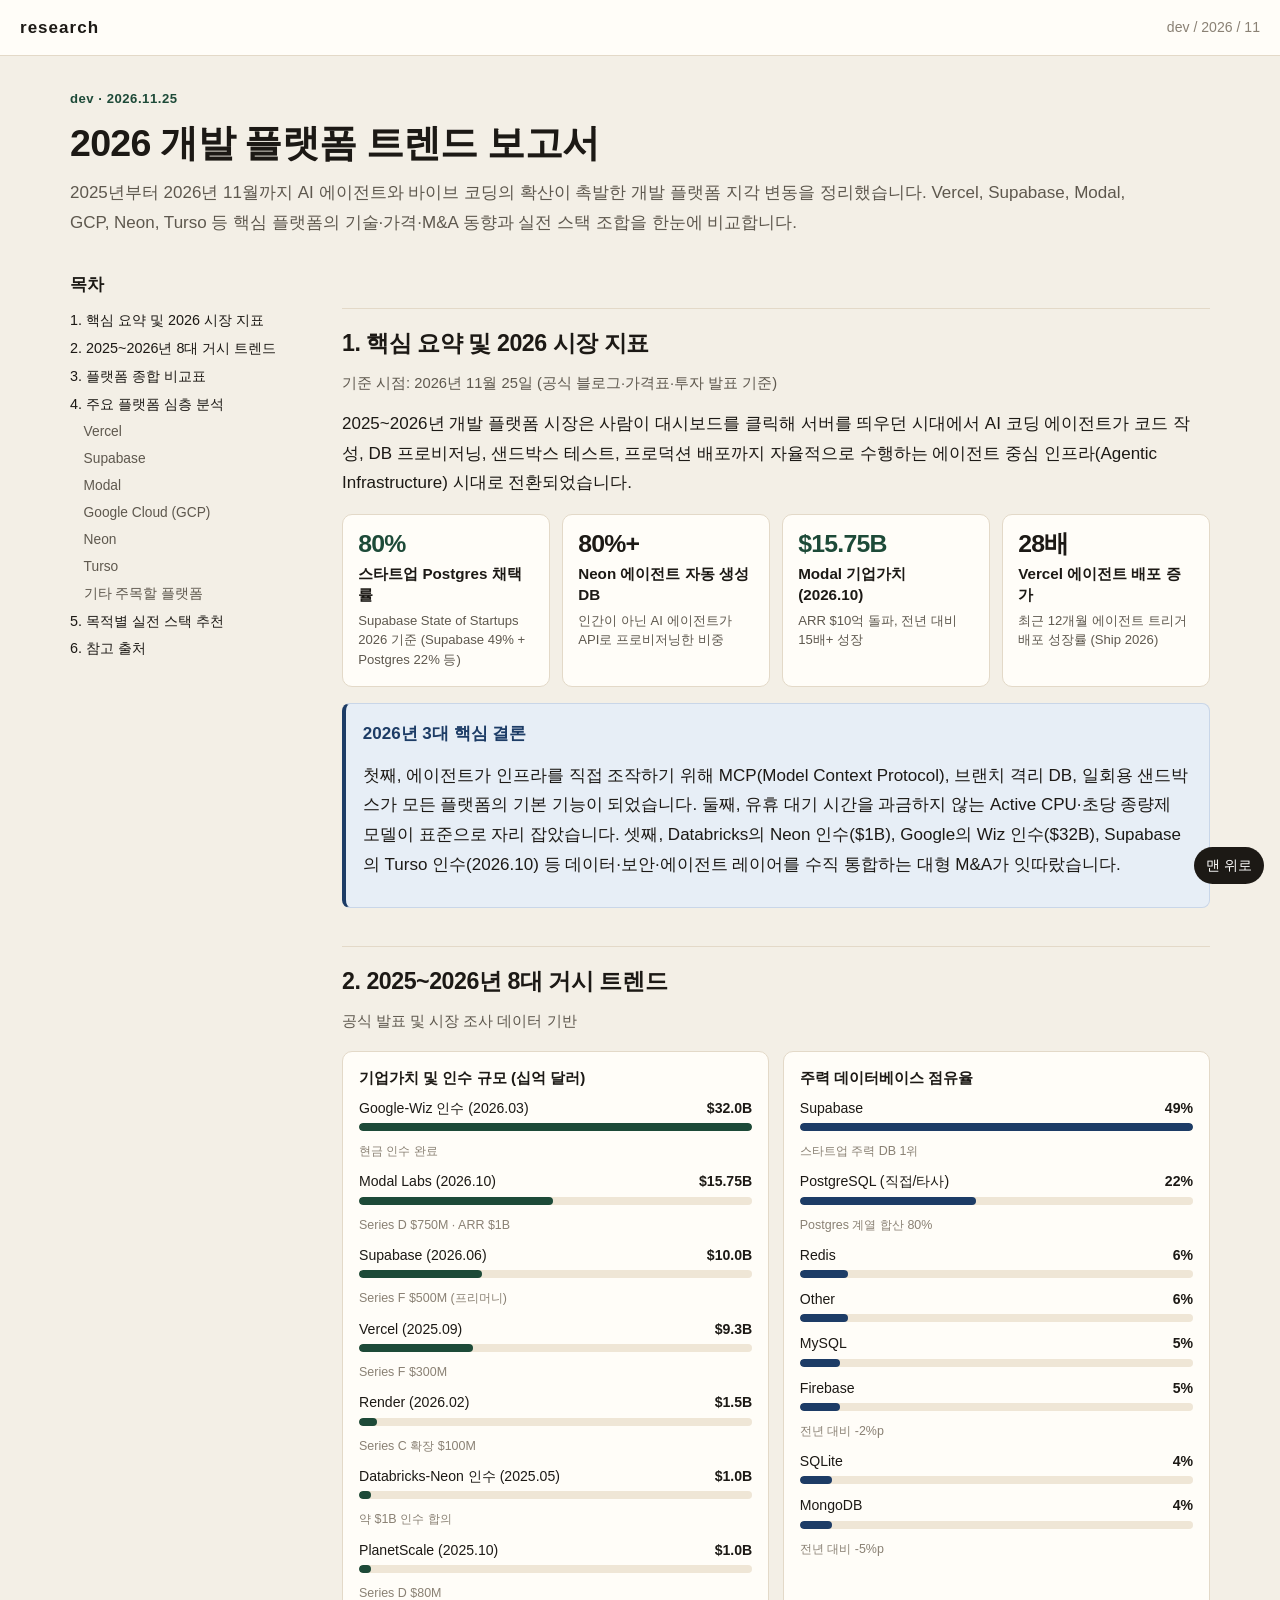
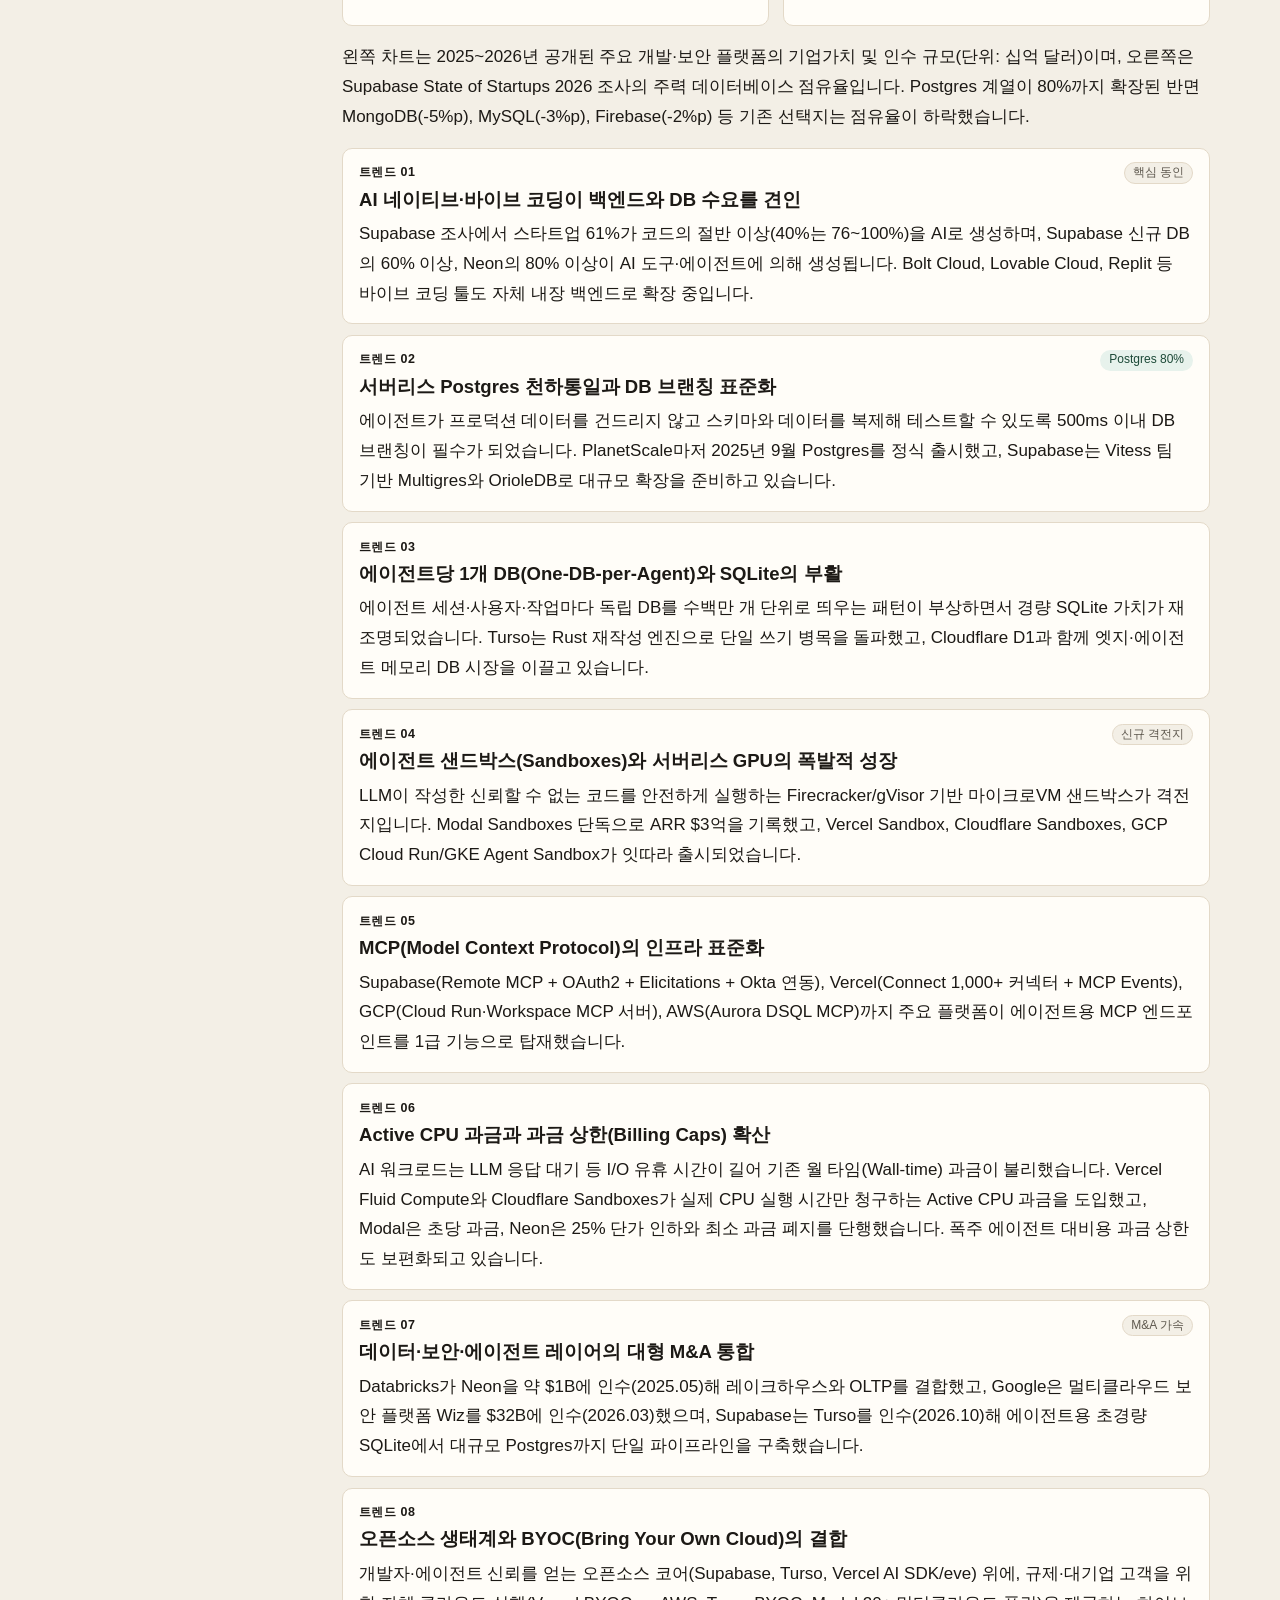
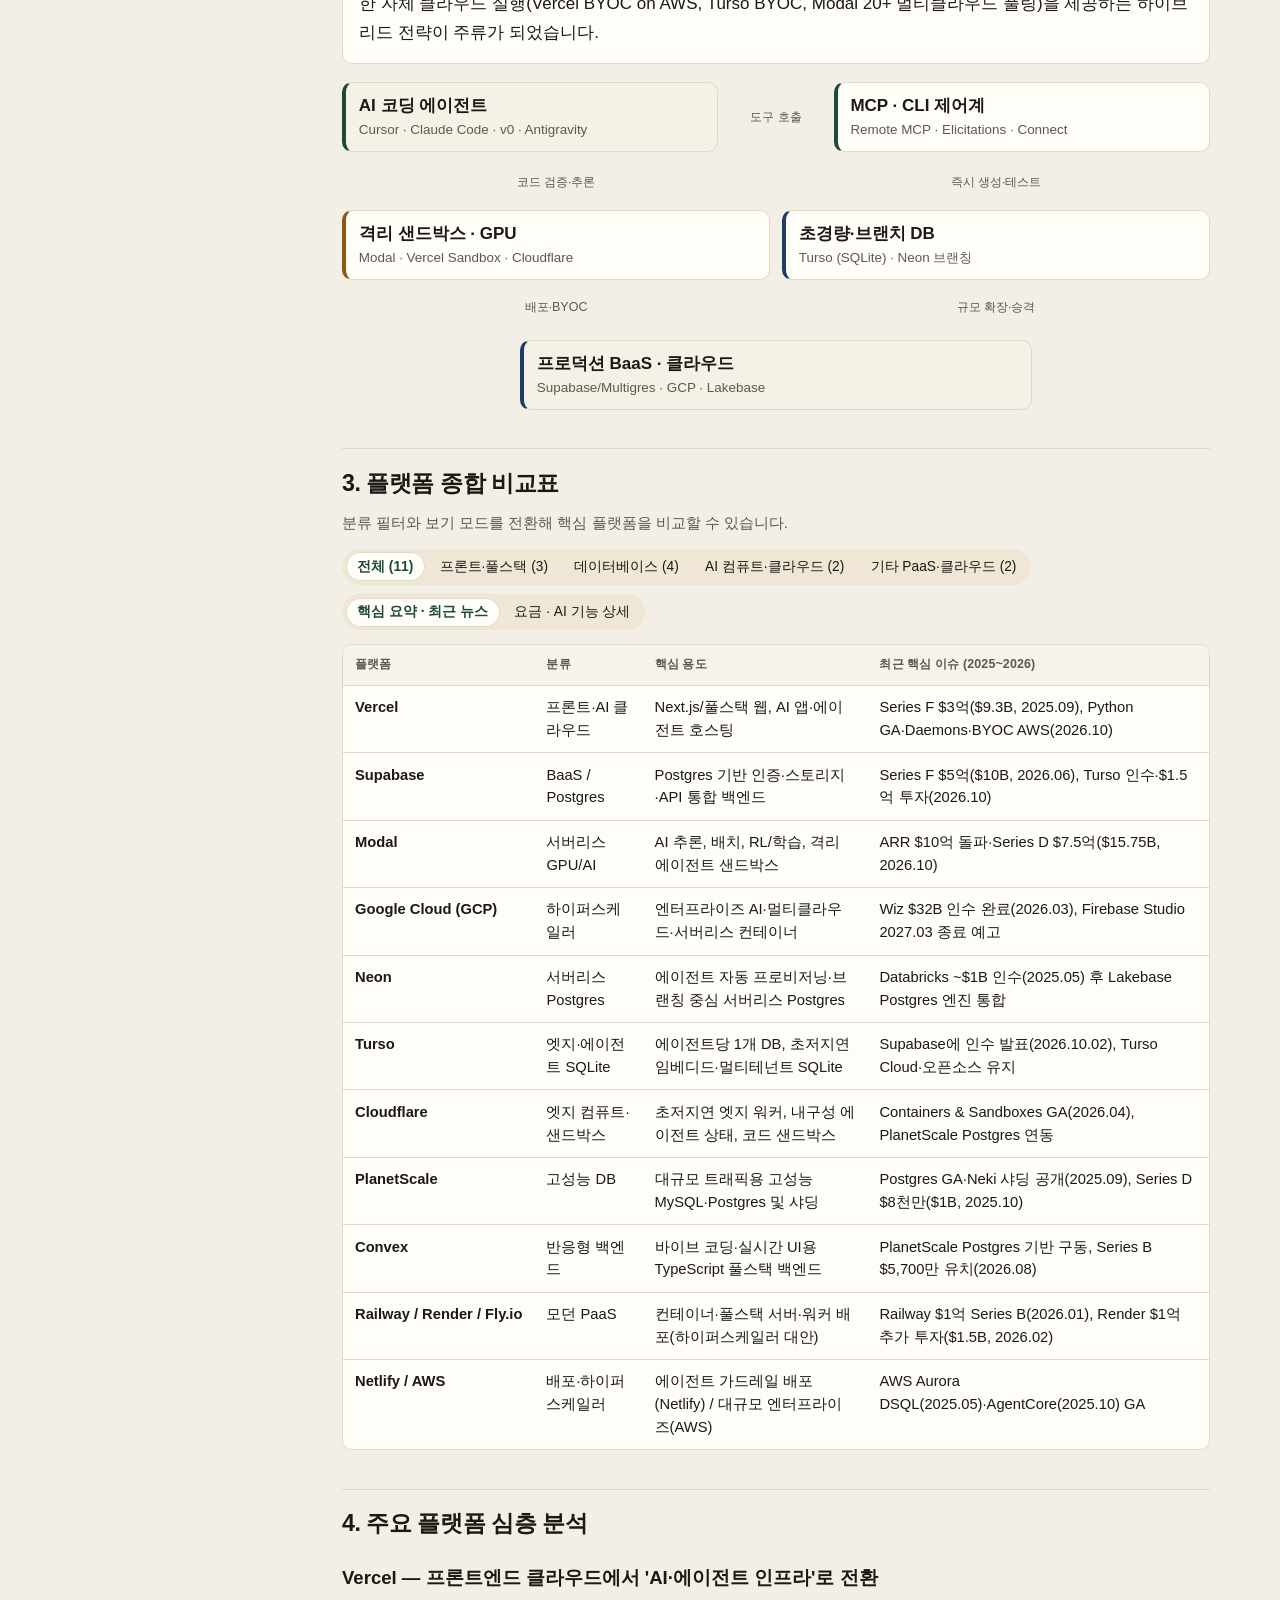
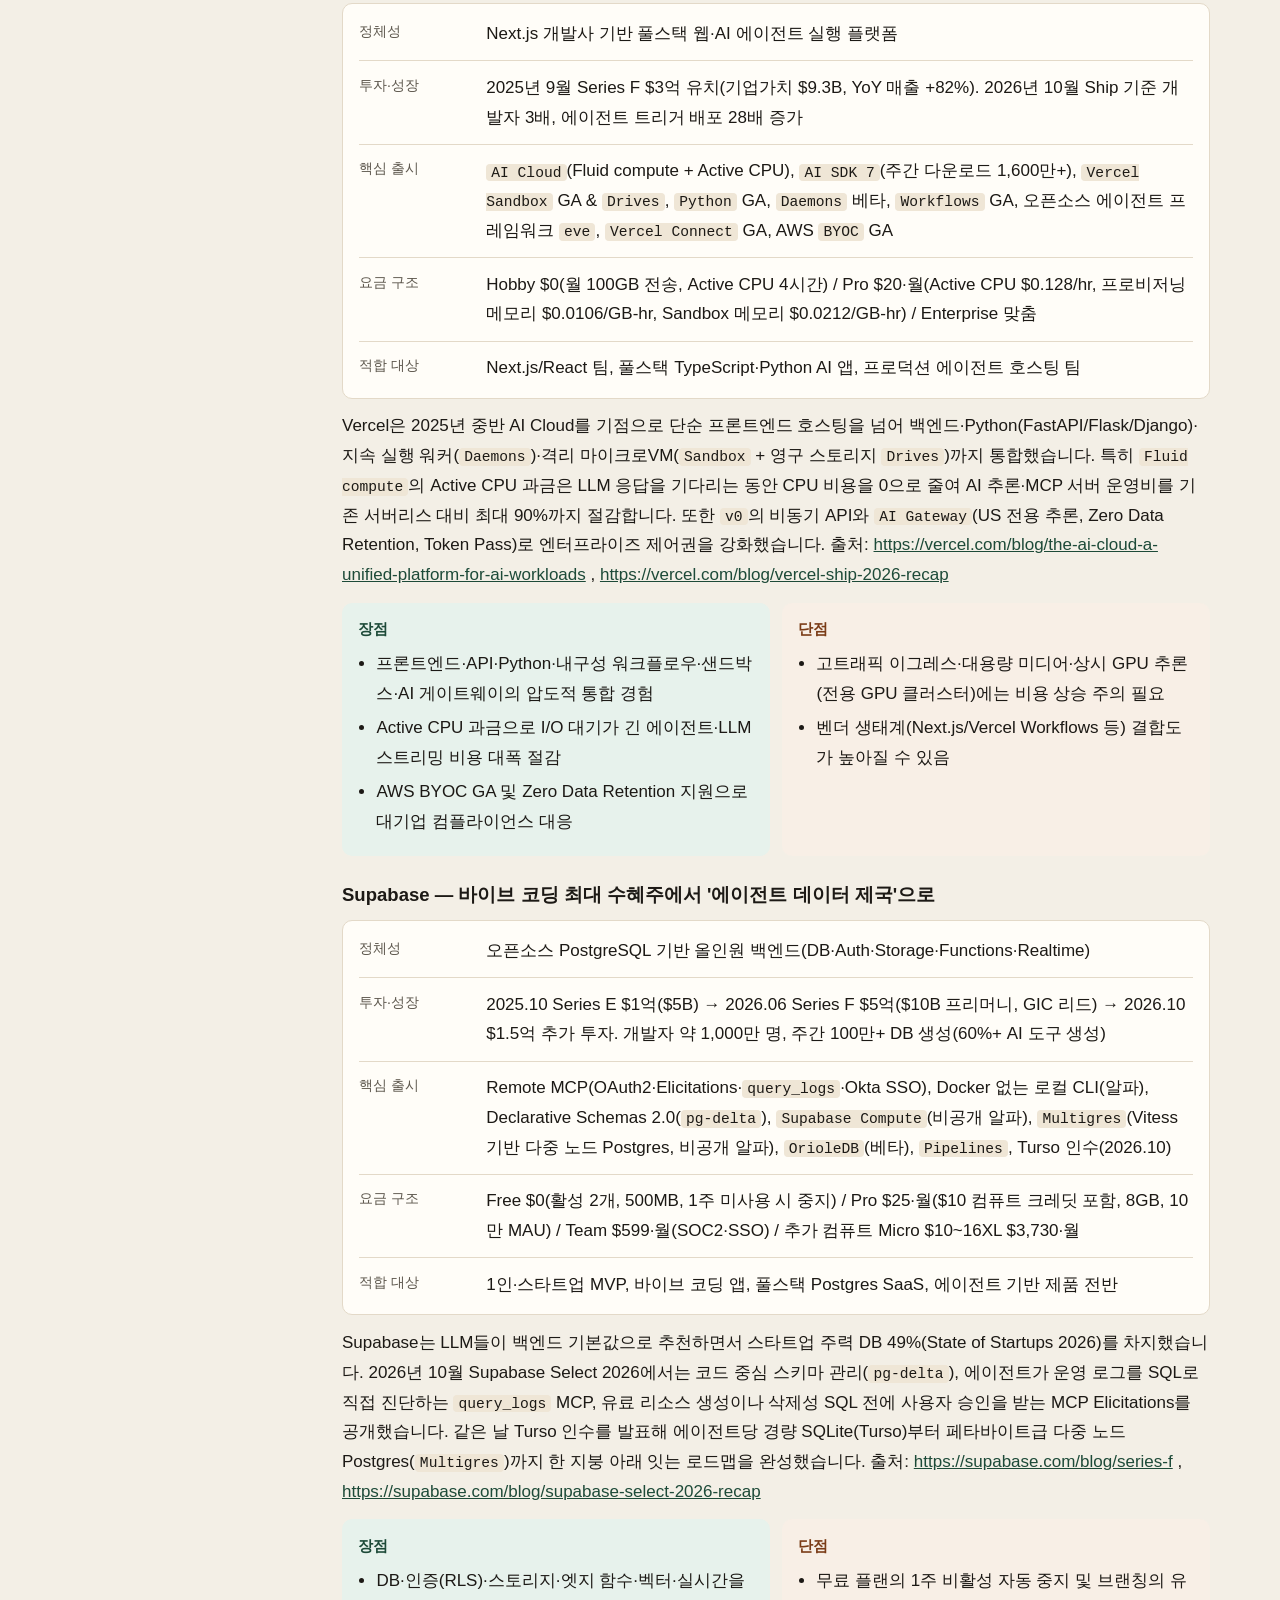
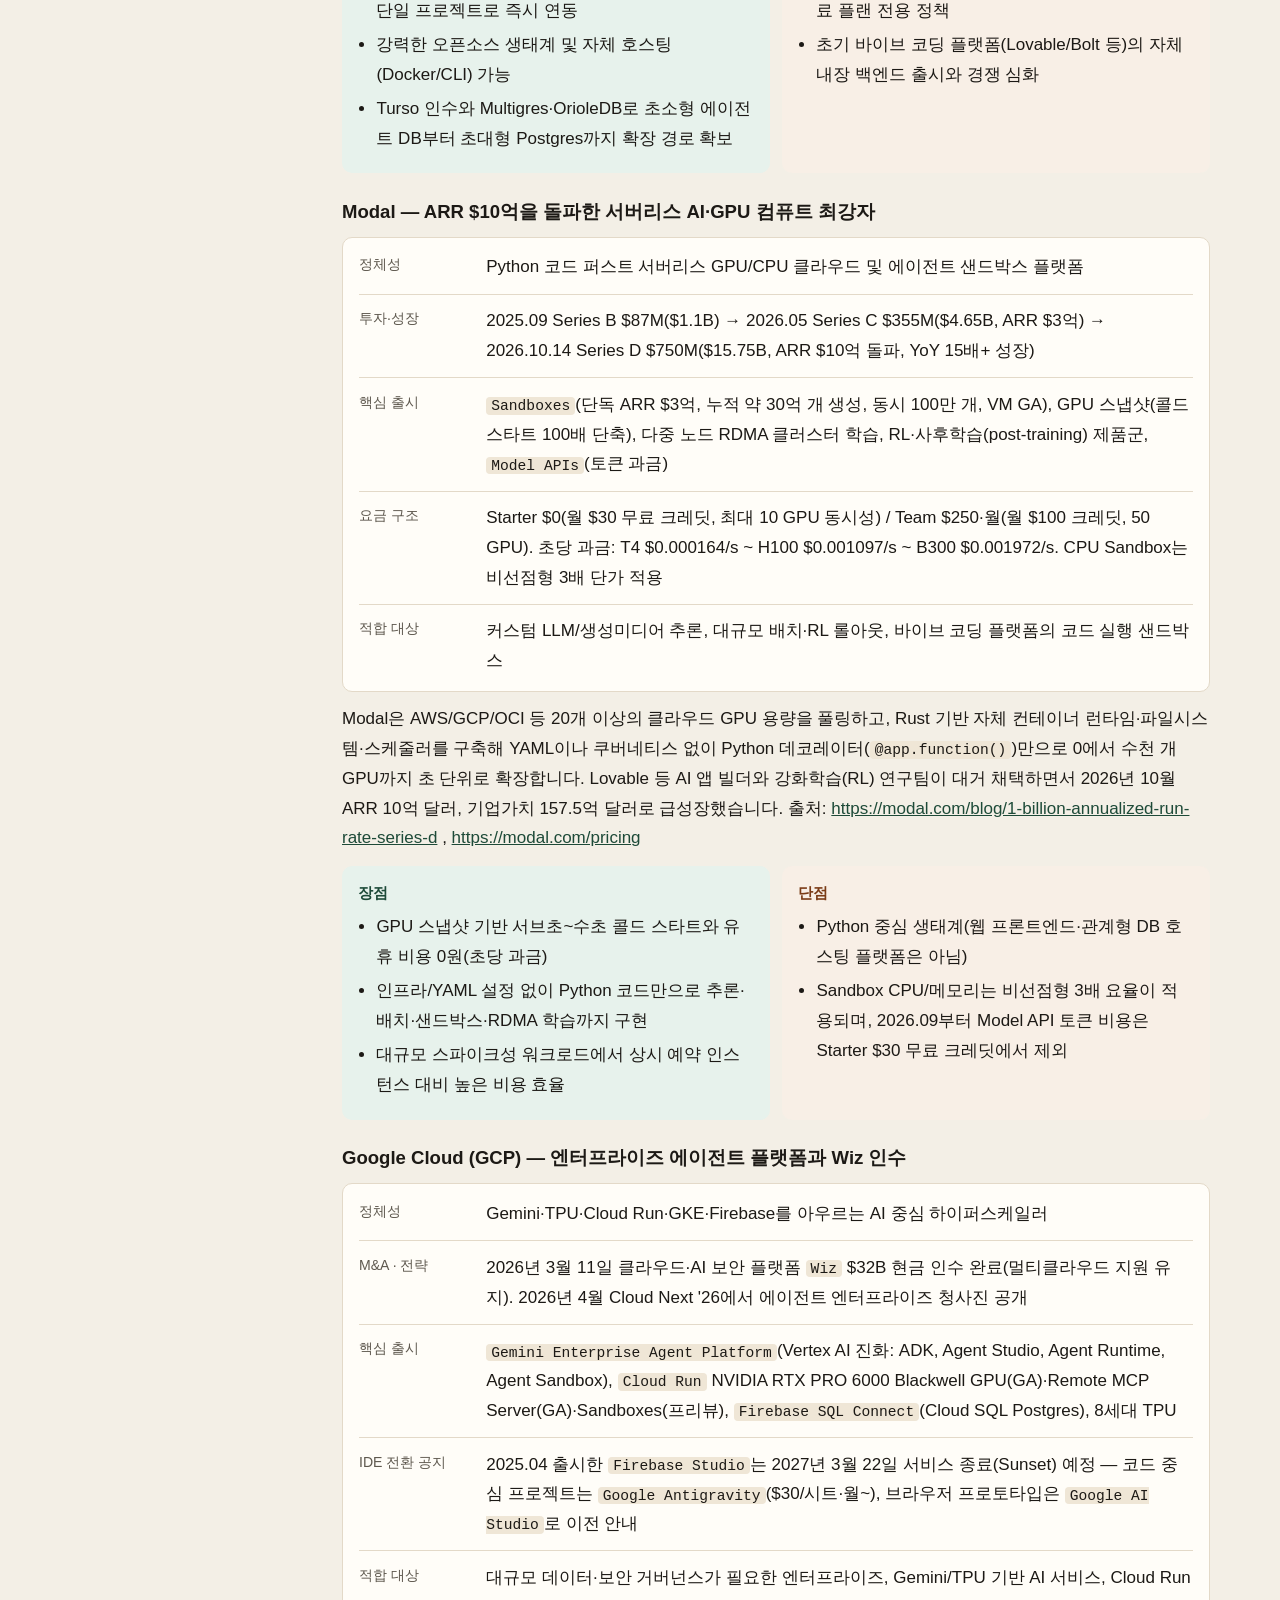
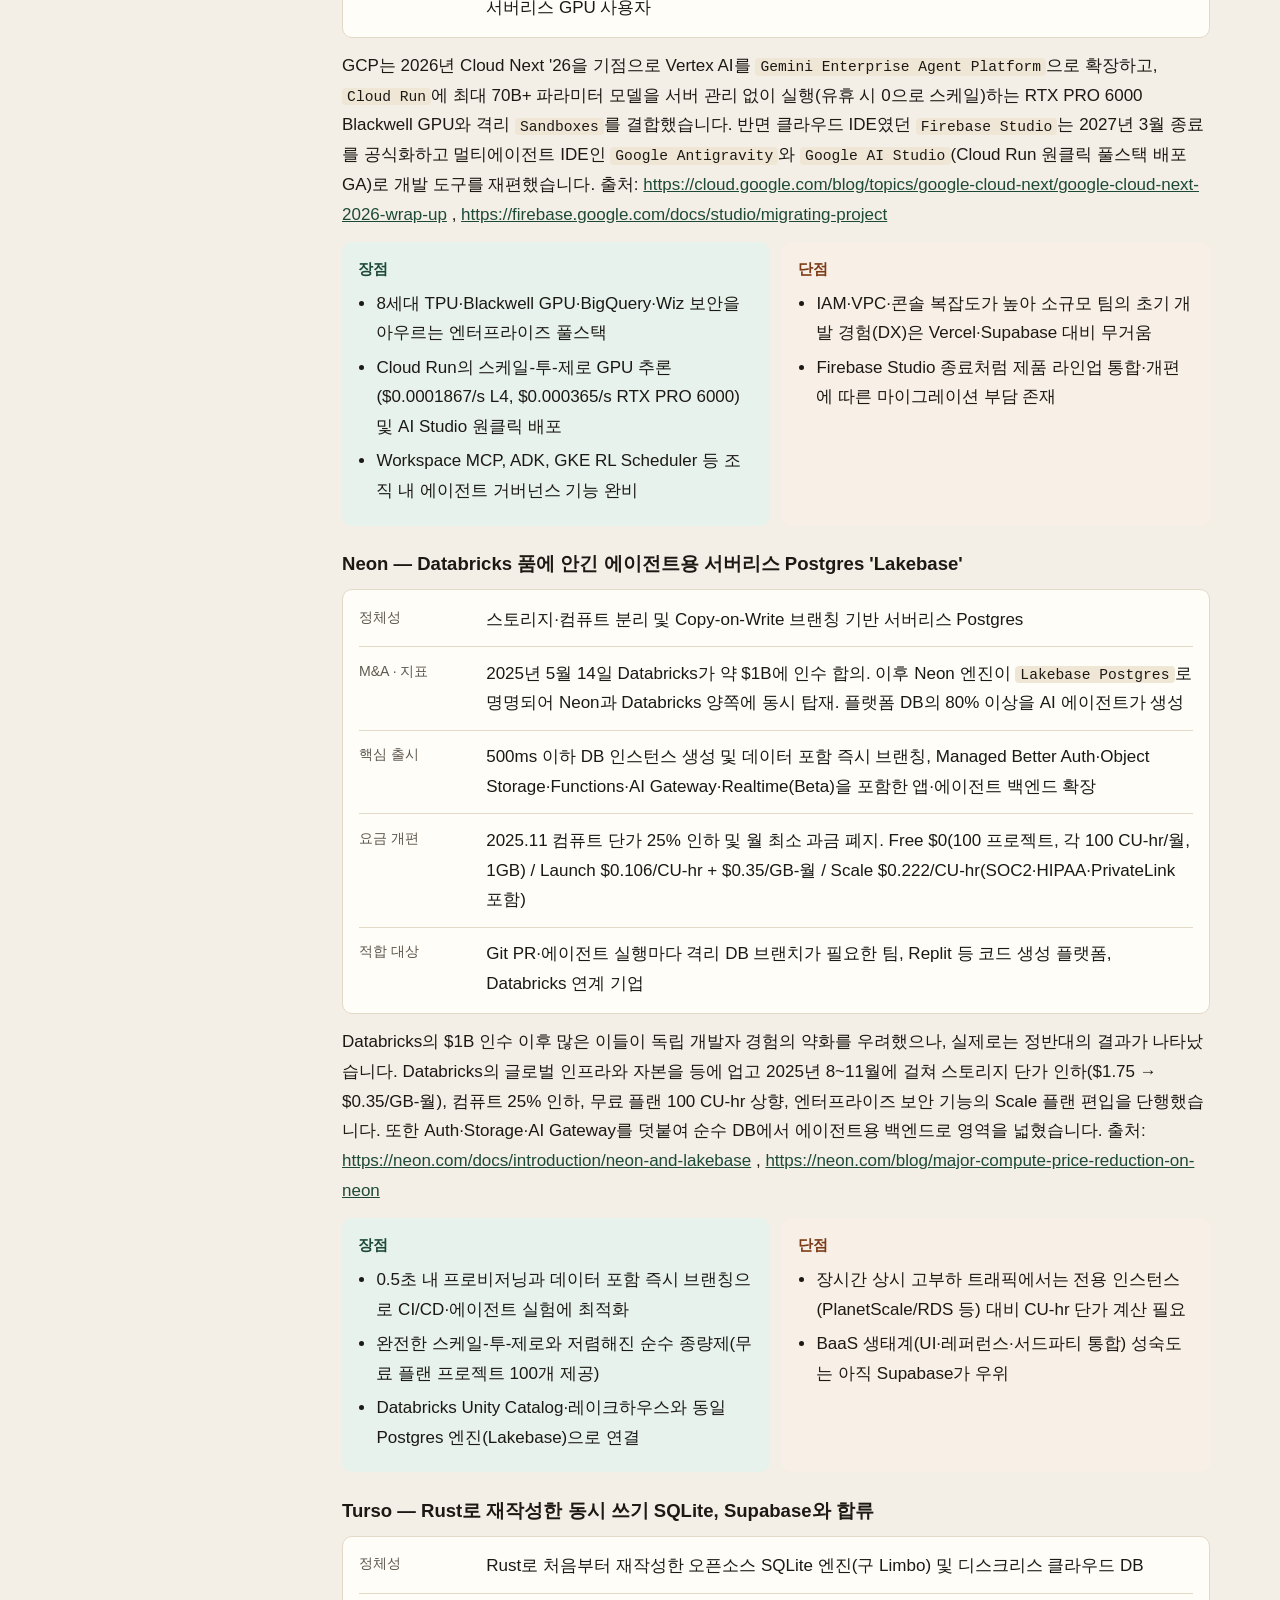
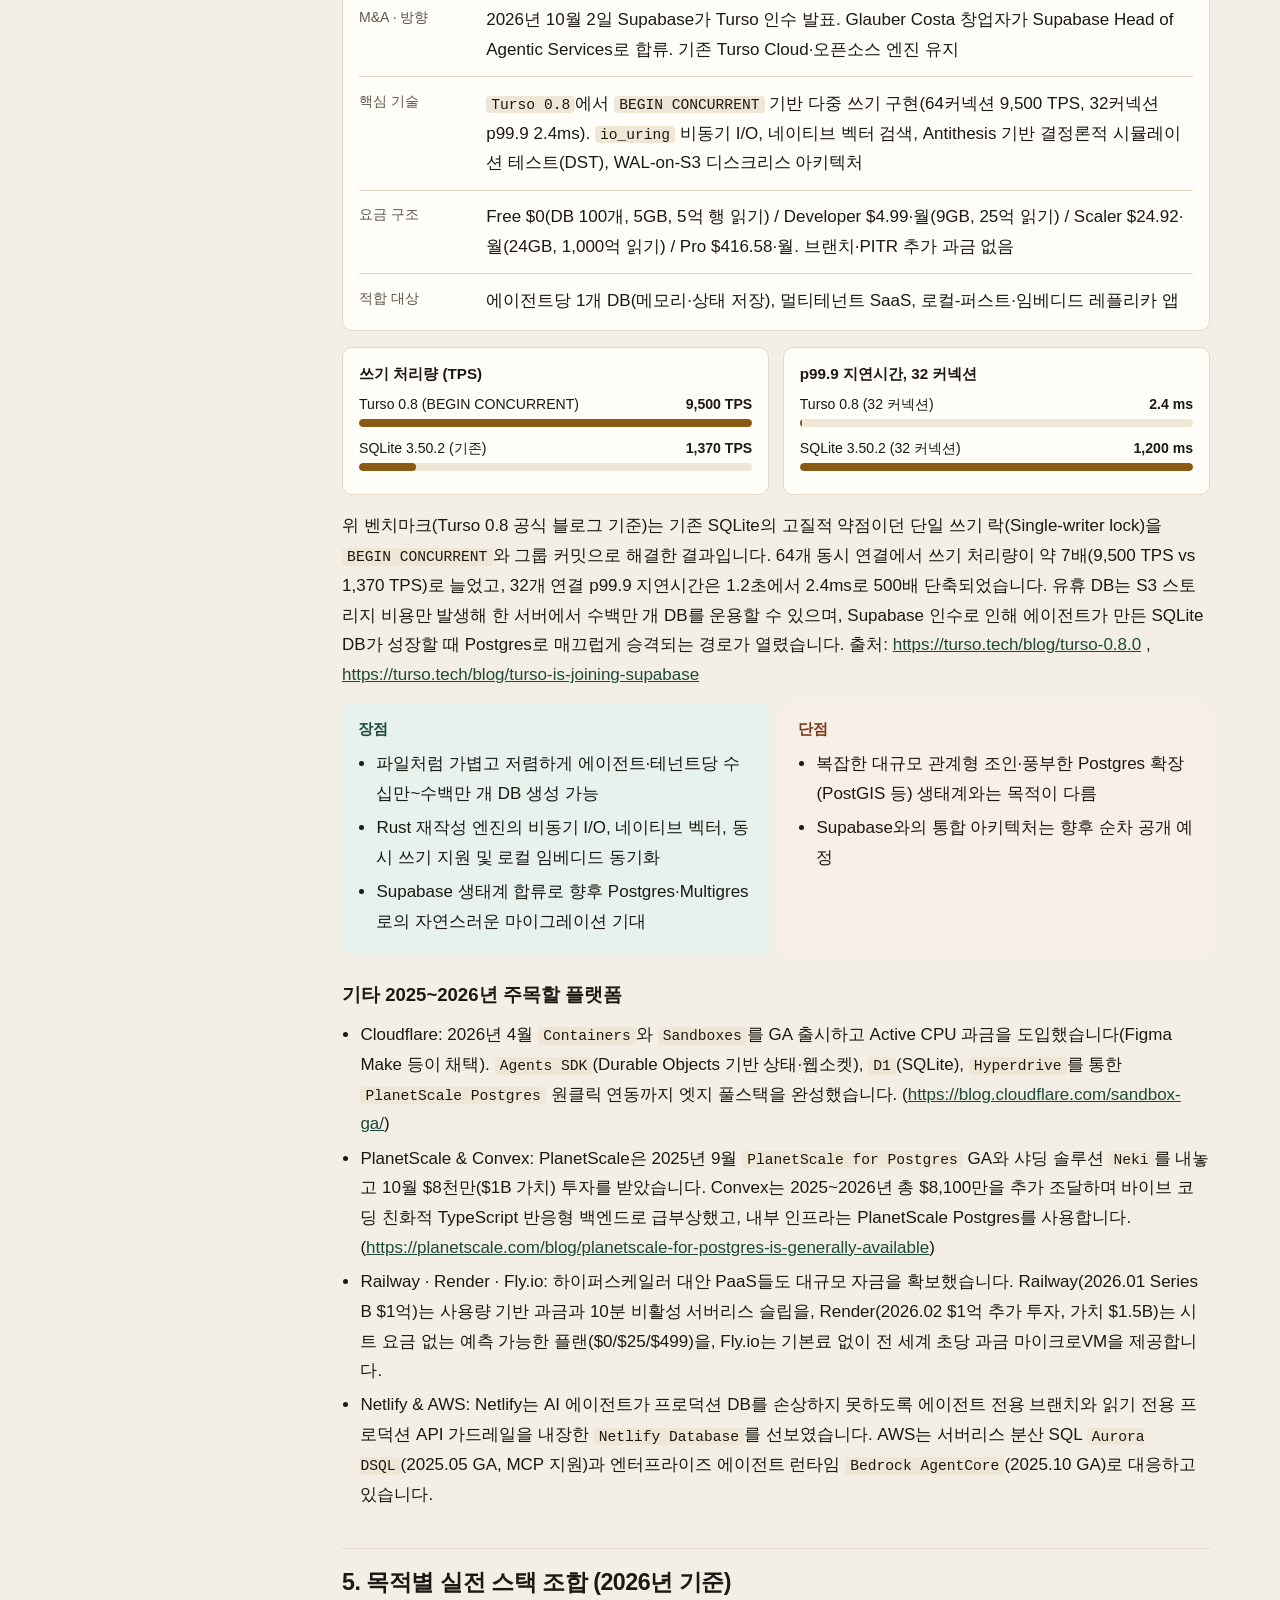
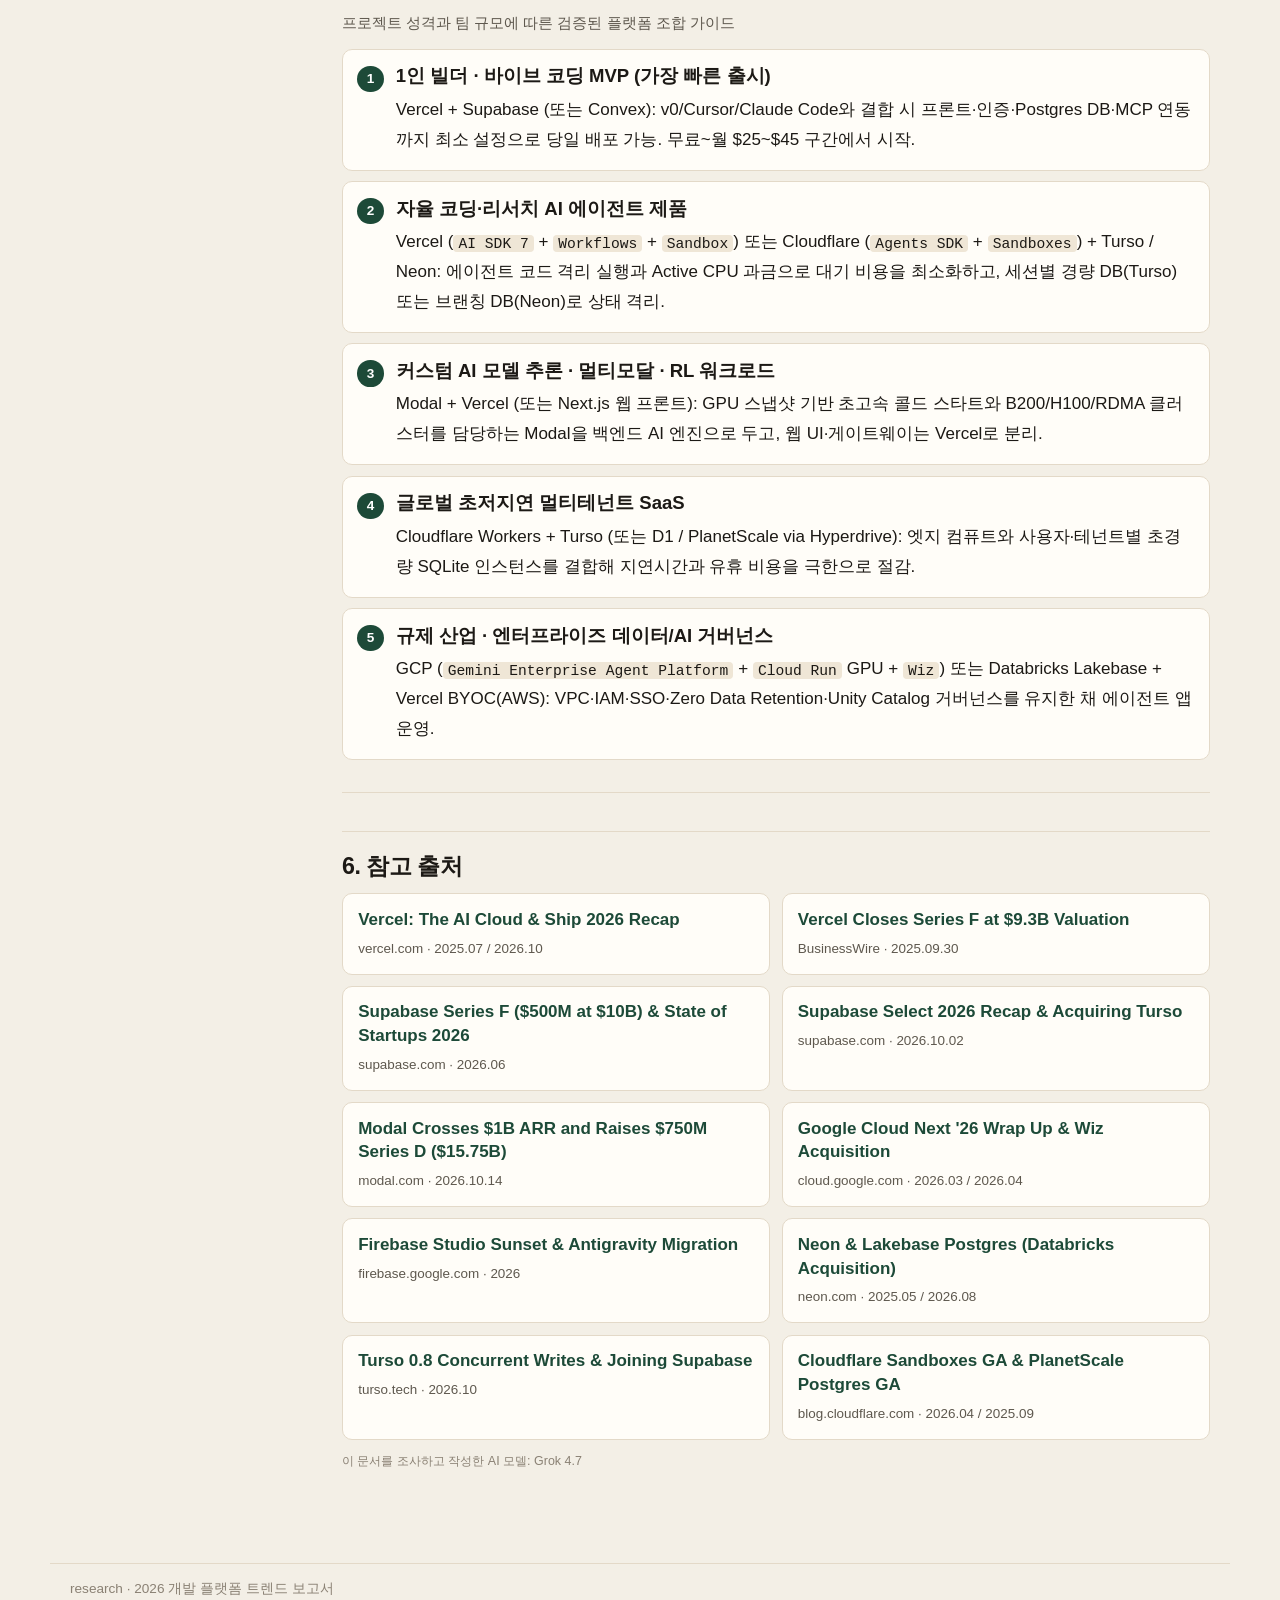
==== dev/2026/11/dev-platform-trends/index.html @ d50e0980 "Add a static research site and the 2026 platform trends report Publish Korean reports as category/ye" ====
<!DOCTYPE html>
<html lang="ko">
<head>
  <meta charset="utf-8">
  <meta name="viewport" content="width=device-width, initial-scale=1">
  <title>2026 개발 플랫폼 트렌드 보고서</title>
  <meta name="description" content="2025년부터 2026년 11월까지 AI 에이전트와 바이브 코딩의 확산이 촉발한 개발 플랫폼 지각 변동을 정리했습니다. Vercel, Supabase, Modal, GCP, Neon, Turso 등 핵심 플랫폼의 기술·가격·M&amp;A 동향과 실전 스택 조합을 한눈에 비교합니다.">
  <link rel="canonical" href="https://spacepro.github.io/research/dev/2026/11/dev-platform-trends/">
  <link rel="stylesheet" href="../../../../assets/site.css">
</head>
<body>
  <a class="skip" href="#overview">본문으로 건너뛰기</a>
  <header class="site-header">
    <a class="brand" href="../../../../">research</a>
    <span class="crumb">dev / 2026 / 11</span>
  </header>

  <header class="hero wrap" id="top">
    <p class="kicker">dev · 2026.11.25</p>
    <h1>2026 개발 플랫폼 트렌드 보고서</h1>
    <p class="lede">2025년부터 2026년 11월까지 AI 에이전트와 바이브 코딩의 확산이 촉발한 개발 플랫폼 지각 변동을 정리했습니다. Vercel, Supabase, Modal, GCP, Neon, Turso 등 핵심 플랫폼의 기술·가격·M&amp;A 동향과 실전 스택 조합을 한눈에 비교합니다.</p>
  </header>

  <div class="layout wrap">
    <nav class="toc" aria-label="목차">
      <p class="toc-title">목차</p>
      <ol>
        <li><a href="#overview">1. 핵심 요약 및 2026 시장 지표</a></li>
        <li><a href="#macro-trends">2. 2025~2026년 8대 거시 트렌드</a></li>
        <li><a href="#comparison">3. 플랫폼 종합 비교표</a></li>
        <li><a href="#deep-dives">4. 주요 플랫폼 심층 분석</a></li>
        <li class="depth"><a href="#vercel">Vercel</a></li>
        <li class="depth"><a href="#supabase">Supabase</a></li>
        <li class="depth"><a href="#modal">Modal</a></li>
        <li class="depth"><a href="#gcp">Google Cloud (GCP)</a></li>
        <li class="depth"><a href="#neon">Neon</a></li>
        <li class="depth"><a href="#turso">Turso</a></li>
        <li class="depth"><a href="#others">기타 주목할 플랫폼</a></li>
        <li><a href="#stacks">5. 목적별 실전 스택 추천</a></li>
        <li><a href="#sources">6. 참고 출처</a></li>
      </ol>
    </nav>

    <article class="report">
      <section id="overview">
        <h2>1. 핵심 요약 및 2026 시장 지표</h2>
        <p class="caption">기준 시점: 2026년 11월 25일 (공식 블로그·가격표·투자 발표 기준)</p>
        <p>2025~2026년 개발 플랫폼 시장은 사람이 대시보드를 클릭해 서버를 띄우던 시대에서 AI 코딩 에이전트가 코드 작성, DB 프로비저닝, 샌드박스 테스트, 프로덕션 배포까지 자율적으로 수행하는 에이전트 중심 인프라(Agentic Infrastructure) 시대로 전환되었습니다.</p>
        <div class="metrics">
          <article class="metric success">
            <span class="value">80%</span>
            <span class="label">스타트업 Postgres 채택률</span>
            <span class="detail">Supabase State of Startups 2026 기준 (Supabase 49% + Postgres 22% 등)</span>
          </article>
          <article class="metric">
            <span class="value">80%+</span>
            <span class="label">Neon 에이전트 자동 생성 DB</span>
            <span class="detail">인간이 아닌 AI 에이전트가 API로 프로비저닝한 비중</span>
          </article>
          <article class="metric success">
            <span class="value">$15.75B</span>
            <span class="label">Modal 기업가치 (2026.10)</span>
            <span class="detail">ARR $10억 돌파, 전년 대비 15배+ 성장</span>
          </article>
          <article class="metric">
            <span class="value">28배</span>
            <span class="label">Vercel 에이전트 배포 증가</span>
            <span class="detail">최근 12개월 에이전트 트리거 배포 성장률 (Ship 2026)</span>
          </article>
        </div>
        <aside class="callout">
          <strong>2026년 3대 핵심 결론</strong>
          <p>첫째, 에이전트가 인프라를 직접 조작하기 위해 MCP(Model Context Protocol), 브랜치 격리 DB, 일회용 샌드박스가 모든 플랫폼의 기본 기능이 되었습니다. 둘째, 유휴 대기 시간을 과금하지 않는 Active CPU·초당 종량제 모델이 표준으로 자리 잡았습니다. 셋째, Databricks의 Neon 인수($1B), Google의 Wiz 인수($32B), Supabase의 Turso 인수(2026.10) 등 데이터·보안·에이전트 레이어를 수직 통합하는 대형 M&amp;A가 잇따랐습니다.</p>
        </aside>
      </section>

      <section id="macro-trends">
        <h2>2. 2025~2026년 8대 거시 트렌드</h2>
        <p class="caption">공식 발표 및 시장 조사 데이터 기반</p>
        <div class="chart-grid">
          <figure class="chart">
            <figcaption>기업가치 및 인수 규모 (십억 달러)</figcaption>
            <ul class="bars">
              <li>
                <div class="bar-head"><span>Google-Wiz 인수 (2026.03)</span><strong>$32.0B</strong></div>
                <div class="bar-track"><div class="bar-fill" style="width:100%"></div></div>
                <p class="bar-meta">현금 인수 완료</p>
              </li>
              <li>
                <div class="bar-head"><span>Modal Labs (2026.10)</span><strong>$15.75B</strong></div>
                <div class="bar-track"><div class="bar-fill" style="width:49.21875%"></div></div>
                <p class="bar-meta">Series D $750M · ARR $1B</p>
              </li>
              <li>
                <div class="bar-head"><span>Supabase (2026.06)</span><strong>$10.0B</strong></div>
                <div class="bar-track"><div class="bar-fill" style="width:31.25%"></div></div>
                <p class="bar-meta">Series F $500M (프리머니)</p>
              </li>
              <li>
                <div class="bar-head"><span>Vercel (2025.09)</span><strong>$9.3B</strong></div>
                <div class="bar-track"><div class="bar-fill" style="width:29.0625%"></div></div>
                <p class="bar-meta">Series F $300M</p>
              </li>
              <li>
                <div class="bar-head"><span>Render (2026.02)</span><strong>$1.5B</strong></div>
                <div class="bar-track"><div class="bar-fill" style="width:4.6875%"></div></div>
                <p class="bar-meta">Series C 확장 $100M</p>
              </li>
              <li>
                <div class="bar-head"><span>Databricks-Neon 인수 (2025.05)</span><strong>$1.0B</strong></div>
                <div class="bar-track"><div class="bar-fill" style="width:3.125%"></div></div>
                <p class="bar-meta">약 $1B 인수 합의</p>
              </li>
              <li>
                <div class="bar-head"><span>PlanetScale (2025.10)</span><strong>$1.0B</strong></div>
                <div class="bar-track"><div class="bar-fill" style="width:3.125%"></div></div>
                <p class="bar-meta">Series D $80M</p>
              </li>
            </ul>
          </figure>
          <figure class="chart alt">
            <figcaption>주력 데이터베이스 점유율</figcaption>
            <ul class="bars">
              <li>
                <div class="bar-head"><span>Supabase</span><strong>49%</strong></div>
                <div class="bar-track"><div class="bar-fill" style="width:100%"></div></div>
                <p class="bar-meta">스타트업 주력 DB 1위</p>
              </li>
              <li>
                <div class="bar-head"><span>PostgreSQL (직접/타사)</span><strong>22%</strong></div>
                <div class="bar-track"><div class="bar-fill" style="width:44.897959%"></div></div>
                <p class="bar-meta">Postgres 계열 합산 80%</p>
              </li>
              <li>
                <div class="bar-head"><span>Redis</span><strong>6%</strong></div>
                <div class="bar-track"><div class="bar-fill" style="width:12.244898%"></div></div>
              </li>
              <li>
                <div class="bar-head"><span>Other</span><strong>6%</strong></div>
                <div class="bar-track"><div class="bar-fill" style="width:12.244898%"></div></div>
              </li>
              <li>
                <div class="bar-head"><span>MySQL</span><strong>5%</strong></div>
                <div class="bar-track"><div class="bar-fill" style="width:10.204082%"></div></div>
              </li>
              <li>
                <div class="bar-head"><span>Firebase</span><strong>5%</strong></div>
                <div class="bar-track"><div class="bar-fill" style="width:10.204082%"></div></div>
                <p class="bar-meta">전년 대비 -2%p</p>
              </li>
              <li>
                <div class="bar-head"><span>SQLite</span><strong>4%</strong></div>
                <div class="bar-track"><div class="bar-fill" style="width:8.163265%"></div></div>
              </li>
              <li>
                <div class="bar-head"><span>MongoDB</span><strong>4%</strong></div>
                <div class="bar-track"><div class="bar-fill" style="width:8.163265%"></div></div>
                <p class="bar-meta">전년 대비 -5%p</p>
              </li>
            </ul>
          </figure>
        </div>
        <p>왼쪽 차트는 2025~2026년 공개된 주요 개발·보안 플랫폼의 기업가치 및 인수 규모(단위: 십억 달러)이며, 오른쪽은 Supabase State of Startups 2026 조사의 주력 데이터베이스 점유율입니다. Postgres 계열이 80%까지 확장된 반면 MongoDB(-5%p), MySQL(-3%p), Firebase(-2%p) 등 기존 선택지는 점유율이 하락했습니다.</p>

        <div class="trends">
          <article class="trend">
            <div class="trend-top">
              <p class="lead">트렌드 01</p>
              <span class="pill">핵심 동인</span>
            </div>
            <h3>AI 네이티브·바이브 코딩이 백엔드와 DB 수요를 견인</h3>
            <p>Supabase 조사에서 스타트업 61%가 코드의 절반 이상(40%는 76~100%)을 AI로 생성하며, Supabase 신규 DB의 60% 이상, Neon의 80% 이상이 AI 도구·에이전트에 의해 생성됩니다. Bolt Cloud, Lovable Cloud, Replit 등 바이브 코딩 툴도 자체 내장 백엔드로 확장 중입니다.</p>
          </article>
          <article class="trend">
            <div class="trend-top">
              <p class="lead">트렌드 02</p>
              <span class="pill success">Postgres 80%</span>
            </div>
            <h3>서버리스 Postgres 천하통일과 DB 브랜칭 표준화</h3>
            <p>에이전트가 프로덕션 데이터를 건드리지 않고 스키마와 데이터를 복제해 테스트할 수 있도록 500ms 이내 DB 브랜칭이 필수가 되었습니다. PlanetScale마저 2025년 9월 Postgres를 정식 출시했고, Supabase는 Vitess 팀 기반 Multigres와 OrioleDB로 대규모 확장을 준비하고 있습니다.</p>
          </article>
          <article class="trend">
            <p class="lead">트렌드 03</p>
            <h3>에이전트당 1개 DB(One-DB-per-Agent)와 SQLite의 부활</h3>
            <p>에이전트 세션·사용자·작업마다 독립 DB를 수백만 개 단위로 띄우는 패턴이 부상하면서 경량 SQLite 가치가 재조명되었습니다. Turso는 Rust 재작성 엔진으로 단일 쓰기 병목을 돌파했고, Cloudflare D1과 함께 엣지·에이전트 메모리 DB 시장을 이끌고 있습니다.</p>
          </article>
          <article class="trend">
            <div class="trend-top">
              <p class="lead">트렌드 04</p>
              <span class="pill">신규 격전지</span>
            </div>
            <h3>에이전트 샌드박스(Sandboxes)와 서버리스 GPU의 폭발적 성장</h3>
            <p>LLM이 작성한 신뢰할 수 없는 코드를 안전하게 실행하는 Firecracker/gVisor 기반 마이크로VM 샌드박스가 격전지입니다. Modal Sandboxes 단독으로 ARR $3억을 기록했고, Vercel Sandbox, Cloudflare Sandboxes, GCP Cloud Run/GKE Agent Sandbox가 잇따라 출시되었습니다.</p>
          </article>
          <article class="trend">
            <p class="lead">트렌드 05</p>
            <h3>MCP(Model Context Protocol)의 인프라 표준화</h3>
            <p>Supabase(Remote MCP + OAuth2 + Elicitations + Okta 연동), Vercel(Connect 1,000+ 커넥터 + MCP Events), GCP(Cloud Run·Workspace MCP 서버), AWS(Aurora DSQL MCP)까지 주요 플랫폼이 에이전트용 MCP 엔드포인트를 1급 기능으로 탑재했습니다.</p>
          </article>
          <article class="trend">
            <p class="lead">트렌드 06</p>
            <h3>Active CPU 과금과 과금 상한(Billing Caps) 확산</h3>
            <p>AI 워크로드는 LLM 응답 대기 등 I/O 유휴 시간이 길어 기존 월 타임(Wall-time) 과금이 불리했습니다. Vercel Fluid Compute와 Cloudflare Sandboxes가 실제 CPU 실행 시간만 청구하는 Active CPU 과금을 도입했고, Modal은 초당 과금, Neon은 25% 단가 인하와 최소 과금 폐지를 단행했습니다. 폭주 에이전트 대비용 과금 상한도 보편화되고 있습니다.</p>
          </article>
          <article class="trend">
            <div class="trend-top">
              <p class="lead">트렌드 07</p>
              <span class="pill">M&amp;A 가속</span>
            </div>
            <h3>데이터·보안·에이전트 레이어의 대형 M&amp;A 통합</h3>
            <p>Databricks가 Neon을 약 $1B에 인수(2025.05)해 레이크하우스와 OLTP를 결합했고, Google은 멀티클라우드 보안 플랫폼 Wiz를 $32B에 인수(2026.03)했으며, Supabase는 Turso를 인수(2026.10)해 에이전트용 초경량 SQLite에서 대규모 Postgres까지 단일 파이프라인을 구축했습니다.</p>
          </article>
          <article class="trend">
            <p class="lead">트렌드 08</p>
            <h3>오픈소스 생태계와 BYOC(Bring Your Own Cloud)의 결합</h3>
            <p>개발자·에이전트 신뢰를 얻는 오픈소스 코어(Supabase, Turso, Vercel AI SDK/eve) 위에, 규제·대기업 고객을 위한 자체 클라우드 실행(Vercel BYOC on AWS, Turso BYOC, Modal 20+ 멀티클라우드 풀링)을 제공하는 하이브리드 전략이 주류가 되었습니다.</p>
          </article>
        </div>

        <div class="flow" aria-label="AI 코딩 에이전트에서 프로덕션까지의 흐름">
          <div class="flow-top">
            <div class="node terminal s0">
              <strong>AI 코딩 에이전트</strong>
              <span>Cursor · Claude Code · v0 · Antigravity</span>
            </div>
            <p class="arrow">도구 호출</p>
            <div class="node s0">
              <strong>MCP · CLI 제어계</strong>
              <span>Remote MCP · Elicitations · Connect</span>
            </div>
          </div>
          <div class="flow-mid">
            <div class="branch">
              <p class="arrow down">코드 검증·추론</p>
              <div class="node s1">
                <strong>격리 샌드박스 · GPU</strong>
                <span>Modal · Vercel Sandbox · Cloudflare</span>
              </div>
              <p class="arrow down">배포·BYOC</p>
            </div>
            <div class="branch">
              <p class="arrow down">즉시 생성·테스트</p>
              <div class="node s2">
                <strong>초경량·브랜치 DB</strong>
                <span>Turso (SQLite) · Neon 브랜칭</span>
              </div>
              <p class="arrow down">규모 확장·승격</p>
            </div>
          </div>
          <div class="node terminal s2 flow-end">
            <strong>프로덕션 BaaS · 클라우드</strong>
            <span>Supabase/Multigres · GCP · Lakebase</span>
          </div>
        </div>
      </section>

      <section id="comparison">
        <h2>3. 플랫폼 종합 비교표</h2>
        <p class="caption">분류 필터와 보기 모드를 전환해 핵심 플랫폼을 비교할 수 있습니다.</p>
        <div class="controls">
          <div class="segmented" role="radiogroup" aria-label="분류 필터">
            <button type="button" role="radio" aria-checked="true" data-filter="all">전체 (11)</button>
            <button type="button" role="radio" aria-checked="false" data-filter="fullstack">프론트·풀스택 (3)</button>
            <button type="button" role="radio" aria-checked="false" data-filter="database">데이터베이스 (4)</button>
            <button type="button" role="radio" aria-checked="false" data-filter="compute">AI 컴퓨트·클라우드 (2)</button>
            <button type="button" role="radio" aria-checked="false" data-filter="others">기타 PaaS·클라우드 (2)</button>
          </div>
          <div class="segmented" role="radiogroup" aria-label="보기 모드">
            <button type="button" role="radio" aria-checked="true" data-set-view="summary">핵심 요약 · 최근 뉴스</button>
            <button type="button" role="radio" aria-checked="false" data-set-view="pricing_ai">요금 · AI 기능 상세</button>
          </div>
        </div>
        <div class="table-wrap">
          <table class="platform-table" id="platform-table" data-view="summary">
            <thead>
              <tr>
                <th scope="col">플랫폼</th>
                <th class="only-summary" scope="col">분류</th>
                <th class="only-summary" scope="col">핵심 용도</th>
                <th class="only-summary" scope="col">최근 핵심 이슈 (2025~2026)</th>
                <th class="only-pricing" scope="col">과금 모델</th>
                <th class="only-pricing" scope="col">무료 티어</th>
                <th class="only-pricing" scope="col">AI · 에이전트 기능</th>
              </tr>
            </thead>
            <tbody>
              <tr data-category="fullstack">
                <td>Vercel</td>
                <td class="only-summary">프론트·AI 클라우드</td>
                <td class="only-summary">Next.js/풀스택 웹, AI 앱·에이전트 호스팅</td>
                <td class="only-summary">Series F $3억($9.3B, 2025.09), Python GA·Daemons·BYOC AWS(2026.10)</td>
                <td class="only-pricing">Hobby $0 / Pro $20·월 + Active CPU ($0.128/hr)</td>
                <td class="only-pricing">Hobby: 월 100GB 전송, Active CPU 4시간, Sandbox 5시간</td>
                <td class="only-pricing">v0, AI SDK 7, AI Gateway, Sandbox &amp; Drives, Workflows, eve</td>
              </tr>
              <tr data-category="database">
                <td>Supabase</td>
                <td class="only-summary">BaaS / Postgres</td>
                <td class="only-summary">Postgres 기반 인증·스토리지·API 통합 백엔드</td>
                <td class="only-summary">Series F $5억($10B, 2026.06), Turso 인수·$1.5억 투자(2026.10)</td>
                <td class="only-pricing">Free $0 / Pro $25·월($10 크레딧 포함) / Team $599·월</td>
                <td class="only-pricing">활성 2개 프로젝트, 500MB DB, 5만 MAU(1주 미사용 시 중지)</td>
                <td class="only-pricing">Remote MCP(OAuth2/Elicitations), query_logs, pgvector, 앱 MCP 블록</td>
              </tr>
              <tr data-category="compute">
                <td>Modal</td>
                <td class="only-summary">서버리스 GPU/AI</td>
                <td class="only-summary">AI 추론, 배치, RL/학습, 격리 에이전트 샌드박스</td>
                <td class="only-summary">ARR $10억 돌파·Series D $7.5억($15.75B, 2026.10)</td>
                <td class="only-pricing">Starter $0 / Team $250·월 + GPU/CPU 초당 종량제</td>
                <td class="only-pricing">Starter: 월 $30 컴퓨트 크레딧, 1TiB 볼륨·이그레스</td>
                <td class="only-pricing">GPU 스냅샷(100x 고속 부팅), Sandboxes(100만 동시), RDMA 학습</td>
              </tr>
              <tr data-category="compute">
                <td>Google Cloud (GCP)</td>
                <td class="only-summary">하이퍼스케일러</td>
                <td class="only-summary">엔터프라이즈 AI·멀티클라우드·서버리스 컨테이너</td>
                <td class="only-summary">Wiz $32B 인수 완료(2026.03), Firebase Studio 2027.03 종료 예고</td>
                <td class="only-pricing">종량제(Cloud Run L4 $0.0001867/초, RTX PRO 6000 $0.000365/초)</td>
                <td class="only-pricing">Cloud Run/Firestore 무료 등급 및 신규 크레딧</td>
                <td class="only-pricing">Gemini Enterprise Agent Platform, ADK, Agent Sandbox, Antigravity</td>
              </tr>
              <tr data-category="database">
                <td>Neon</td>
                <td class="only-summary">서버리스 Postgres</td>
                <td class="only-summary">에이전트 자동 프로비저닝·브랜칭 중심 서버리스 Postgres</td>
                <td class="only-summary">Databricks ~$1B 인수(2025.05) 후 Lakebase Postgres 엔진 통합</td>
                <td class="only-pricing">순수 종량제(Launch $0.106/CU-hr, Scale $0.222/CU-hr, $0.35/GB)</td>
                <td class="only-pricing">프로젝트 100개, 프로젝트당 월 100 CU-hr·1GB 스토리지</td>
                <td class="only-pricing">500ms 이하 DB 생성·즉시 브랜칭, AI Gateway, Better Auth 통합</td>
              </tr>
              <tr data-category="database">
                <td>Turso</td>
                <td class="only-summary">엣지·에이전트 SQLite</td>
                <td class="only-summary">에이전트당 1개 DB, 초저지연 임베디드·멀티테넌트 SQLite</td>
                <td class="only-summary">Supabase에 인수 발표(2026.10.02), Turso Cloud·오픈소스 유지</td>
                <td class="only-pricing">Free $0 / Developer $4.99·월 / Scaler $24.92·월 / Pro $416.58·월</td>
                <td class="only-pricing">DB 100개, 5GB, 월 5억 행 읽기·1,000만 행 쓰기</td>
                <td class="only-pricing">Rust 재작성 엔진(Turso 0.8 동시 쓰기 9,500 TPS), 네이티브 벡터 검색</td>
              </tr>
              <tr data-category="fullstack">
                <td>Cloudflare</td>
                <td class="only-summary">엣지 컴퓨트·샌드박스</td>
                <td class="only-summary">초저지연 엣지 워커, 내구성 에이전트 상태, 코드 샌드박스</td>
                <td class="only-summary">Containers &amp; Sandboxes GA(2026.04), PlanetScale Postgres 연동</td>
                <td class="only-pricing">Workers 무료/유료 + Active CPU 기반 Containers·Sandboxes</td>
                <td class="only-pricing">Workers 일 10만 요청, D1 5GB 무료</td>
                <td class="only-pricing">Agents SDK(Durable Objects), Sandboxes GA, D1, Hyperdrive</td>
              </tr>
              <tr data-category="database">
                <td>PlanetScale</td>
                <td class="only-summary">고성능 DB</td>
                <td class="only-summary">대규모 트래픽용 고성능 MySQL·Postgres 및 샤딩</td>
                <td class="only-summary">Postgres GA·Neki 샤딩 공개(2025.09), Series D $8천만($1B, 2025.10)</td>
                <td class="only-pricing">Managed Postgres 월 $5부터(Metal 기반) / Enterprise</td>
                <td class="only-pricing">무료 플랜 종료(유료 시작가 $5/월)</td>
                <td class="only-pricing">Convex 등 AI 백엔드 인프라 제공, Cloudflare Hyperdrive 연동</td>
              </tr>
              <tr data-category="fullstack">
                <td>Convex</td>
                <td class="only-summary">반응형 백엔드</td>
                <td class="only-summary">바이브 코딩·실시간 UI용 TypeScript 풀스택 백엔드</td>
                <td class="only-summary">PlanetScale Postgres 기반 구동, Series B $5,700만 유치(2026.08)</td>
                <td class="only-pricing">무료 등급 + 사용량 기반 프로 플랜</td>
                <td class="only-pricing">개발·소규모 앱용 무료 티어 제공</td>
                <td class="only-pricing">결정론적 TS 쿼리, AI 코드 생성 친화적 스키마·함수 일체형</td>
              </tr>
              <tr data-category="others">
                <td>Railway / Render / Fly.io</td>
                <td class="only-summary">모던 PaaS</td>
                <td class="only-summary">컨테이너·풀스택 서버·워커 배포(하이퍼스케일러 대안)</td>
                <td class="only-summary">Railway $1억 Series B(2026.01), Render $1억 추가 투자($1.5B, 2026.02)</td>
                <td class="only-pricing">Railway 종량제 / Render $0·$25·$499(시트비 없음) / Fly 초당 Machines</td>
                <td class="only-pricing">Render Hobby $0 / Fly 월 $5 무료 사용량</td>
                <td class="only-pricing">MCP/CLI 연동 배포, 서버리스 슬립(Railway), 초고속 VM(Fly)</td>
              </tr>
              <tr data-category="others">
                <td>Netlify / AWS</td>
                <td class="only-summary">배포·하이퍼스케일러</td>
                <td class="only-summary">에이전트 가드레일 배포(Netlify) / 대규모 엔터프라이즈(AWS)</td>
                <td class="only-summary">AWS Aurora DSQL(2025.05)·AgentCore(2025.10) GA</td>
                <td class="only-pricing">Netlify 티어+종량제 / AWS Aurora DSQL·AgentCore 종량제</td>
                <td class="only-pricing">Netlify Starter 무료 / AWS 프리 티어</td>
                <td class="only-pricing">Netlify DB(에이전트 브랜치·읽기 전용 프로덕션), Bedrock AgentCore</td>
              </tr>
            </tbody>
          </table>
        </div>
      </section>

      <section id="deep-dives">
        <h2>4. 주요 플랫폼 심층 분석</h2>

        <section id="vercel">
          <h3>Vercel — 프론트엔드 클라우드에서 'AI·에이전트 인프라'로 전환</h3>
          <dl class="props">
            <div>
              <dt>정체성</dt>
              <dd>Next.js 개발사 기반 풀스택 웹·AI 에이전트 실행 플랫폼</dd>
            </div>
            <div>
              <dt>투자·성장</dt>
              <dd>2025년 9월 Series F $3억 유치(기업가치 $9.3B, YoY 매출 +82%). 2026년 10월 Ship 기준 개발자 3배, 에이전트 트리거 배포 28배 증가</dd>
            </div>
            <div>
              <dt>핵심 출시</dt>
              <dd><code>AI Cloud</code>(Fluid compute + Active CPU), <code>AI SDK 7</code>(주간 다운로드 1,600만+), <code>Vercel Sandbox</code> GA &amp; <code>Drives</code>, <code>Python</code> GA, <code>Daemons</code> 베타, <code>Workflows</code> GA, 오픈소스 에이전트 프레임워크 <code>eve</code>, <code>Vercel Connect</code> GA, AWS <code>BYOC</code> GA</dd>
            </div>
            <div>
              <dt>요금 구조</dt>
              <dd>Hobby $0(월 100GB 전송, Active CPU 4시간) / Pro $20·월(Active CPU $0.128/hr, 프로비저닝 메모리 $0.0106/GB-hr, Sandbox 메모리 $0.0212/GB-hr) / Enterprise 맞춤</dd>
            </div>
            <div>
              <dt>적합 대상</dt>
              <dd>Next.js/React 팀, 풀스택 TypeScript·Python AI 앱, 프로덕션 에이전트 호스팅 팀</dd>
            </div>
          </dl>
          <p>Vercel은 2025년 중반 AI Cloud를 기점으로 단순 프론트엔드 호스팅을 넘어 백엔드·Python(FastAPI/Flask/Django)·지속 실행 워커(<code>Daemons</code>)·격리 마이크로VM(<code>Sandbox</code> + 영구 스토리지 <code>Drives</code>)까지 통합했습니다. 특히 <code>Fluid compute</code>의 Active CPU 과금은 LLM 응답을 기다리는 동안 CPU 비용을 0으로 줄여 AI 추론·MCP 서버 운영비를 기존 서버리스 대비 최대 90%까지 절감합니다. 또한 <code>v0</code>의 비동기 API와 <code>AI Gateway</code>(US 전용 추론, Zero Data Retention, Token Pass)로 엔터프라이즈 제어권을 강화했습니다. 출처: <a href="https://vercel.com/blog/the-ai-cloud-a-unified-platform-for-ai-workloads">https://vercel.com/blog/the-ai-cloud-a-unified-platform-for-ai-workloads</a> , <a href="https://vercel.com/blog/vercel-ship-2026-recap">https://vercel.com/blog/vercel-ship-2026-recap</a></p>
          <div class="proscons">
            <div class="pros">
              <h4>장점</h4>
              <ul>
                <li>프론트엔드·API·Python·내구성 워크플로우·샌드박스·AI 게이트웨이의 압도적 통합 경험</li>
                <li>Active CPU 과금으로 I/O 대기가 긴 에이전트·LLM 스트리밍 비용 대폭 절감</li>
                <li>AWS BYOC GA 및 Zero Data Retention 지원으로 대기업 컴플라이언스 대응</li>
              </ul>
            </div>
            <div class="cons">
              <h4>단점</h4>
              <ul>
                <li>고트래픽 이그레스·대용량 미디어·상시 GPU 추론(전용 GPU 클러스터)에는 비용 상승 주의 필요</li>
                <li>벤더 생태계(Next.js/Vercel Workflows 등) 결합도가 높아질 수 있음</li>
              </ul>
            </div>
          </div>
        </section>

        <section id="supabase">
          <h3>Supabase — 바이브 코딩 최대 수혜주에서 '에이전트 데이터 제국'으로</h3>
          <dl class="props">
            <div>
              <dt>정체성</dt>
              <dd>오픈소스 PostgreSQL 기반 올인원 백엔드(DB·Auth·Storage·Functions·Realtime)</dd>
            </div>
            <div>
              <dt>투자·성장</dt>
              <dd>2025.10 Series E $1억($5B) → 2026.06 Series F $5억($10B 프리머니, GIC 리드) → 2026.10 $1.5억 추가 투자. 개발자 약 1,000만 명, 주간 100만+ DB 생성(60%+ AI 도구 생성)</dd>
            </div>
            <div>
              <dt>핵심 출시</dt>
              <dd>Remote MCP(OAuth2·Elicitations·<code>query_logs</code>·Okta SSO), Docker 없는 로컬 CLI(알파), Declarative Schemas 2.0(<code>pg-delta</code>), <code>Supabase Compute</code>(비공개 알파), <code>Multigres</code>(Vitess 기반 다중 노드 Postgres, 비공개 알파), <code>OrioleDB</code>(베타), <code>Pipelines</code>, Turso 인수(2026.10)</dd>
            </div>
            <div>
              <dt>요금 구조</dt>
              <dd>Free $0(활성 2개, 500MB, 1주 미사용 시 중지) / Pro $25·월($10 컴퓨트 크레딧 포함, 8GB, 10만 MAU) / Team $599·월(SOC2·SSO) / 추가 컴퓨트 Micro $10~16XL $3,730·월</dd>
            </div>
            <div>
              <dt>적합 대상</dt>
              <dd>1인·스타트업 MVP, 바이브 코딩 앱, 풀스택 Postgres SaaS, 에이전트 기반 제품 전반</dd>
            </div>
          </dl>
          <p>Supabase는 LLM들이 백엔드 기본값으로 추천하면서 스타트업 주력 DB 49%(State of Startups 2026)를 차지했습니다. 2026년 10월 Supabase Select 2026에서는 코드 중심 스키마 관리(<code>pg-delta</code>), 에이전트가 운영 로그를 SQL로 직접 진단하는 <code>query_logs</code> MCP, 유료 리소스 생성이나 삭제성 SQL 전에 사용자 승인을 받는 MCP Elicitations를 공개했습니다. 같은 날 Turso 인수를 발표해 에이전트당 경량 SQLite(Turso)부터 페타바이트급 다중 노드 Postgres(<code>Multigres</code>)까지 한 지붕 아래 잇는 로드맵을 완성했습니다. 출처: <a href="https://supabase.com/blog/series-f">https://supabase.com/blog/series-f</a> , <a href="https://supabase.com/blog/supabase-select-2026-recap">https://supabase.com/blog/supabase-select-2026-recap</a></p>
          <div class="proscons">
            <div class="pros">
              <h4>장점</h4>
              <ul>
                <li>DB·인증(RLS)·스토리지·엣지 함수·벡터·실시간을 단일 프로젝트로 즉시 연동</li>
                <li>강력한 오픈소스 생태계 및 자체 호스팅(Docker/CLI) 가능</li>
                <li>Turso 인수와 Multigres·OrioleDB로 초소형 에이전트 DB부터 초대형 Postgres까지 확장 경로 확보</li>
              </ul>
            </div>
            <div class="cons">
              <h4>단점</h4>
              <ul>
                <li>무료 플랜의 1주 비활성 자동 중지 및 브랜칭의 유료 플랜 전용 정책</li>
                <li>초기 바이브 코딩 플랫폼(Lovable/Bolt 등)의 자체 내장 백엔드 출시와 경쟁 심화</li>
              </ul>
            </div>
          </div>
        </section>

        <section id="modal">
          <h3>Modal — ARR $10억을 돌파한 서버리스 AI·GPU 컴퓨트 최강자</h3>
          <dl class="props">
            <div>
              <dt>정체성</dt>
              <dd>Python 코드 퍼스트 서버리스 GPU/CPU 클라우드 및 에이전트 샌드박스 플랫폼</dd>
            </div>
            <div>
              <dt>투자·성장</dt>
              <dd>2025.09 Series B $87M($1.1B) → 2026.05 Series C $355M($4.65B, ARR $3억) → 2026.10.14 Series D $750M($15.75B, ARR $10억 돌파, YoY 15배+ 성장)</dd>
            </div>
            <div>
              <dt>핵심 출시</dt>
              <dd><code>Sandboxes</code>(단독 ARR $3억, 누적 약 30억 개 생성, 동시 100만 개, VM GA), GPU 스냅샷(콜드 스타트 100배 단축), 다중 노드 RDMA 클러스터 학습, RL·사후학습(post-training) 제품군, <code>Model APIs</code>(토큰 과금)</dd>
            </div>
            <div>
              <dt>요금 구조</dt>
              <dd>Starter $0(월 $30 무료 크레딧, 최대 10 GPU 동시성) / Team $250·월(월 $100 크레딧, 50 GPU). 초당 과금: T4 $0.000164/s ~ H100 $0.001097/s ~ B300 $0.001972/s. CPU Sandbox는 비선점형 3배 단가 적용</dd>
            </div>
            <div>
              <dt>적합 대상</dt>
              <dd>커스텀 LLM/생성미디어 추론, 대규모 배치·RL 롤아웃, 바이브 코딩 플랫폼의 코드 실행 샌드박스</dd>
            </div>
          </dl>
          <p>Modal은 AWS/GCP/OCI 등 20개 이상의 클라우드 GPU 용량을 풀링하고, Rust 기반 자체 컨테이너 런타임·파일시스템·스케줄러를 구축해 YAML이나 쿠버네티스 없이 Python 데코레이터(<code>@app.function()</code>)만으로 0에서 수천 개 GPU까지 초 단위로 확장합니다. Lovable 등 AI 앱 빌더와 강화학습(RL) 연구팀이 대거 채택하면서 2026년 10월 ARR 10억 달러, 기업가치 157.5억 달러로 급성장했습니다. 출처: <a href="https://modal.com/blog/1-billion-annualized-run-rate-series-d">https://modal.com/blog/1-billion-annualized-run-rate-series-d</a> , <a href="https://modal.com/pricing">https://modal.com/pricing</a></p>
          <div class="proscons">
            <div class="pros">
              <h4>장점</h4>
              <ul>
                <li>GPU 스냅샷 기반 서브초~수초 콜드 스타트와 유휴 비용 0원(초당 과금)</li>
                <li>인프라/YAML 설정 없이 Python 코드만으로 추론·배치·샌드박스·RDMA 학습까지 구현</li>
                <li>대규모 스파이크성 워크로드에서 상시 예약 인스턴스 대비 높은 비용 효율</li>
              </ul>
            </div>
            <div class="cons">
              <h4>단점</h4>
              <ul>
                <li>Python 중심 생태계(웹 프론트엔드·관계형 DB 호스팅 플랫폼은 아님)</li>
                <li>Sandbox CPU/메모리는 비선점형 3배 요율이 적용되며, 2026.09부터 Model API 토큰 비용은 Starter $30 무료 크레딧에서 제외</li>
              </ul>
            </div>
          </div>
        </section>

        <section id="gcp">
          <h3>Google Cloud (GCP) — 엔터프라이즈 에이전트 플랫폼과 Wiz 인수</h3>
          <dl class="props">
            <div>
              <dt>정체성</dt>
              <dd>Gemini·TPU·Cloud Run·GKE·Firebase를 아우르는 AI 중심 하이퍼스케일러</dd>
            </div>
            <div>
              <dt>M&amp;A · 전략</dt>
              <dd>2026년 3월 11일 클라우드·AI 보안 플랫폼 <code>Wiz</code> $32B 현금 인수 완료(멀티클라우드 지원 유지). 2026년 4월 Cloud Next '26에서 에이전트 엔터프라이즈 청사진 공개</dd>
            </div>
            <div>
              <dt>핵심 출시</dt>
              <dd><code>Gemini Enterprise Agent Platform</code>(Vertex AI 진화: ADK, Agent Studio, Agent Runtime, Agent Sandbox), <code>Cloud Run</code> NVIDIA RTX PRO 6000 Blackwell GPU(GA)·Remote MCP Server(GA)·Sandboxes(프리뷰), <code>Firebase SQL Connect</code>(Cloud SQL Postgres), 8세대 TPU</dd>
            </div>
            <div>
              <dt>IDE 전환 공지</dt>
              <dd>2025.04 출시한 <code>Firebase Studio</code>는 2027년 3월 22일 서비스 종료(Sunset) 예정 — 코드 중심 프로젝트는 <code>Google Antigravity</code>($30/시트·월~), 브라우저 프로토타입은 <code>Google AI Studio</code>로 이전 안내</dd>
            </div>
            <div>
              <dt>적합 대상</dt>
              <dd>대규모 데이터·보안 거버넌스가 필요한 엔터프라이즈, Gemini/TPU 기반 AI 서비스, Cloud Run 서버리스 GPU 사용자</dd>
            </div>
          </dl>
          <p>GCP는 2026년 Cloud Next '26을 기점으로 Vertex AI를 <code>Gemini Enterprise Agent Platform</code>으로 확장하고, <code>Cloud Run</code>에 최대 70B+ 파라미터 모델을 서버 관리 없이 실행(유휴 시 0으로 스케일)하는 RTX PRO 6000 Blackwell GPU와 격리 <code>Sandboxes</code>를 결합했습니다. 반면 클라우드 IDE였던 <code>Firebase Studio</code>는 2027년 3월 종료를 공식화하고 멀티에이전트 IDE인 <code>Google Antigravity</code>와 <code>Google AI Studio</code>(Cloud Run 원클릭 풀스택 배포 GA)로 개발 도구를 재편했습니다. 출처: <a href="https://cloud.google.com/blog/topics/google-cloud-next/google-cloud-next-2026-wrap-up">https://cloud.google.com/blog/topics/google-cloud-next/google-cloud-next-2026-wrap-up</a> , <a href="https://firebase.google.com/docs/studio/migrating-project">https://firebase.google.com/docs/studio/migrating-project</a></p>
          <div class="proscons">
            <div class="pros">
              <h4>장점</h4>
              <ul>
                <li>8세대 TPU·Blackwell GPU·BigQuery·Wiz 보안을 아우르는 엔터프라이즈 풀스택</li>
                <li>Cloud Run의 스케일-투-제로 GPU 추론($0.0001867/s L4, $0.000365/s RTX PRO 6000) 및 AI Studio 원클릭 배포</li>
                <li>Workspace MCP, ADK, GKE RL Scheduler 등 조직 내 에이전트 거버넌스 기능 완비</li>
              </ul>
            </div>
            <div class="cons">
              <h4>단점</h4>
              <ul>
                <li>IAM·VPC·콘솔 복잡도가 높아 소규모 팀의 초기 개발 경험(DX)은 Vercel·Supabase 대비 무거움</li>
                <li>Firebase Studio 종료처럼 제품 라인업 통합·개편에 따른 마이그레이션 부담 존재</li>
              </ul>
            </div>
          </div>
        </section>

        <section id="neon">
          <h3>Neon — Databricks 품에 안긴 에이전트용 서버리스 Postgres 'Lakebase'</h3>
          <dl class="props">
            <div>
              <dt>정체성</dt>
              <dd>스토리지·컴퓨트 분리 및 Copy-on-Write 브랜칭 기반 서버리스 Postgres</dd>
            </div>
            <div>
              <dt>M&amp;A · 지표</dt>
              <dd>2025년 5월 14일 Databricks가 약 $1B에 인수 합의. 이후 Neon 엔진이 <code>Lakebase Postgres</code>로 명명되어 Neon과 Databricks 양쪽에 동시 탑재. 플랫폼 DB의 80% 이상을 AI 에이전트가 생성</dd>
            </div>
            <div>
              <dt>핵심 출시</dt>
              <dd>500ms 이하 DB 인스턴스 생성 및 데이터 포함 즉시 브랜칭, Managed Better Auth·Object Storage·Functions·AI Gateway·Realtime(Beta)을 포함한 앱·에이전트 백엔드 확장</dd>
            </div>
            <div>
              <dt>요금 개편</dt>
              <dd>2025.11 컴퓨트 단가 25% 인하 및 월 최소 과금 폐지. Free $0(100 프로젝트, 각 100 CU-hr/월, 1GB) / Launch $0.106/CU-hr + $0.35/GB-월 / Scale $0.222/CU-hr(SOC2·HIPAA·PrivateLink 포함)</dd>
            </div>
            <div>
              <dt>적합 대상</dt>
              <dd>Git PR·에이전트 실행마다 격리 DB 브랜치가 필요한 팀, Replit 등 코드 생성 플랫폼, Databricks 연계 기업</dd>
            </div>
          </dl>
          <p>Databricks의 $1B 인수 이후 많은 이들이 독립 개발자 경험의 약화를 우려했으나, 실제로는 정반대의 결과가 나타났습니다. Databricks의 글로벌 인프라와 자본을 등에 업고 2025년 8~11월에 걸쳐 스토리지 단가 인하($1.75 → $0.35/GB-월), 컴퓨트 25% 인하, 무료 플랜 100 CU-hr 상향, 엔터프라이즈 보안 기능의 Scale 플랜 편입을 단행했습니다. 또한 Auth·Storage·AI Gateway를 덧붙여 순수 DB에서 에이전트용 백엔드로 영역을 넓혔습니다. 출처: <a href="https://neon.com/docs/introduction/neon-and-lakebase">https://neon.com/docs/introduction/neon-and-lakebase</a> , <a href="https://neon.com/blog/major-compute-price-reduction-on-neon">https://neon.com/blog/major-compute-price-reduction-on-neon</a></p>
          <div class="proscons">
            <div class="pros">
              <h4>장점</h4>
              <ul>
                <li>0.5초 내 프로비저닝과 데이터 포함 즉시 브랜칭으로 CI/CD·에이전트 실험에 최적화</li>
                <li>완전한 스케일-투-제로와 저렴해진 순수 종량제(무료 플랜 프로젝트 100개 제공)</li>
                <li>Databricks Unity Catalog·레이크하우스와 동일 Postgres 엔진(Lakebase)으로 연결</li>
              </ul>
            </div>
            <div class="cons">
              <h4>단점</h4>
              <ul>
                <li>장시간 상시 고부하 트래픽에서는 전용 인스턴스(PlanetScale/RDS 등) 대비 CU-hr 단가 계산 필요</li>
                <li>BaaS 생태계(UI·레퍼런스·서드파티 통합) 성숙도는 아직 Supabase가 우위</li>
              </ul>
            </div>
          </div>
        </section>

        <section id="turso">
          <h3>Turso — Rust로 재작성한 동시 쓰기 SQLite, Supabase와 합류</h3>
          <dl class="props">
            <div>
              <dt>정체성</dt>
              <dd>Rust로 처음부터 재작성한 오픈소스 SQLite 엔진(구 Limbo) 및 디스크리스 클라우드 DB</dd>
            </div>
            <div>
              <dt>M&amp;A · 방향</dt>
              <dd>2026년 10월 2일 Supabase가 Turso 인수 발표. Glauber Costa 창업자가 Supabase Head of Agentic Services로 합류. 기존 Turso Cloud·오픈소스 엔진 유지</dd>
            </div>
            <div>
              <dt>핵심 기술</dt>
              <dd><code>Turso 0.8</code>에서 <code>BEGIN CONCURRENT</code> 기반 다중 쓰기 구현(64커넥션 9,500 TPS, 32커넥션 p99.9 2.4ms). <code>io_uring</code> 비동기 I/O, 네이티브 벡터 검색, Antithesis 기반 결정론적 시뮬레이션 테스트(DST), WAL-on-S3 디스크리스 아키텍처</dd>
            </div>
            <div>
              <dt>요금 구조</dt>
              <dd>Free $0(DB 100개, 5GB, 5억 행 읽기) / Developer $4.99·월(9GB, 25억 읽기) / Scaler $24.92·월(24GB, 1,000억 읽기) / Pro $416.58·월. 브랜치·PITR 추가 과금 없음</dd>
            </div>
            <div>
              <dt>적합 대상</dt>
              <dd>에이전트당 1개 DB(메모리·상태 저장), 멀티테넌트 SaaS, 로컬-퍼스트·임베디드 레플리카 앱</dd>
            </div>
          </dl>
          <div class="chart-grid">
            <figure class="chart bench">
              <figcaption>쓰기 처리량 (TPS)</figcaption>
              <ul class="bars">
                <li>
                  <div class="bar-head"><span>Turso 0.8 (BEGIN CONCURRENT)</span><strong>9,500 TPS</strong></div>
                  <div class="bar-track"><div class="bar-fill" style="width:100%"></div></div>
                </li>
                <li>
                  <div class="bar-head"><span>SQLite 3.50.2 (기존)</span><strong>1,370 TPS</strong></div>
                  <div class="bar-track"><div class="bar-fill" style="width:14.421053%"></div></div>
                </li>
              </ul>
            </figure>
            <figure class="chart bench">
              <figcaption>p99.9 지연시간, 32 커넥션</figcaption>
              <ul class="bars">
                <li>
                  <div class="bar-head"><span>Turso 0.8 (32 커넥션)</span><strong>2.4 ms</strong></div>
                  <div class="bar-track"><div class="bar-fill" style="width:0.2%"></div></div>
                </li>
                <li>
                  <div class="bar-head"><span>SQLite 3.50.2 (32 커넥션)</span><strong>1,200 ms</strong></div>
                  <div class="bar-track"><div class="bar-fill" style="width:100%"></div></div>
                </li>
              </ul>
            </figure>
          </div>
          <p>위 벤치마크(Turso 0.8 공식 블로그 기준)는 기존 SQLite의 고질적 약점이던 단일 쓰기 락(Single-writer lock)을 <code>BEGIN CONCURRENT</code>와 그룹 커밋으로 해결한 결과입니다. 64개 동시 연결에서 쓰기 처리량이 약 7배(9,500 TPS vs 1,370 TPS)로 늘었고, 32개 연결 p99.9 지연시간은 1.2초에서 2.4ms로 500배 단축되었습니다. 유휴 DB는 S3 스토리지 비용만 발생해 한 서버에서 수백만 개 DB를 운용할 수 있으며, Supabase 인수로 인해 에이전트가 만든 SQLite DB가 성장할 때 Postgres로 매끄럽게 승격되는 경로가 열렸습니다. 출처: <a href="https://turso.tech/blog/turso-0.8.0">https://turso.tech/blog/turso-0.8.0</a> , <a href="https://turso.tech/blog/turso-is-joining-supabase">https://turso.tech/blog/turso-is-joining-supabase</a></p>
          <div class="proscons">
            <div class="pros">
              <h4>장점</h4>
              <ul>
                <li>파일처럼 가볍고 저렴하게 에이전트·테넌트당 수십만~수백만 개 DB 생성 가능</li>
                <li>Rust 재작성 엔진의 비동기 I/O, 네이티브 벡터, 동시 쓰기 지원 및 로컬 임베디드 동기화</li>
                <li>Supabase 생태계 합류로 향후 Postgres·Multigres로의 자연스러운 마이그레이션 기대</li>
              </ul>
            </div>
            <div class="cons">
              <h4>단점</h4>
              <ul>
                <li>복잡한 대규모 관계형 조인·풍부한 Postgres 확장(PostGIS 등) 생태계와는 목적이 다름</li>
                <li>Supabase와의 통합 아키텍처는 향후 순차 공개 예정</li>
              </ul>
            </div>
          </div>
        </section>

        <section id="others">
          <h3>기타 2025~2026년 주목할 플랫폼</h3>
          <ul class="bullets">
            <li>Cloudflare: 2026년 4월 <code>Containers</code>와 <code>Sandboxes</code>를 GA 출시하고 Active CPU 과금을 도입했습니다(Figma Make 등이 채택). <code>Agents SDK</code>(Durable Objects 기반 상태·웹소켓), <code>D1</code>(SQLite), <code>Hyperdrive</code>를 통한 <code>PlanetScale Postgres</code> 원클릭 연동까지 엣지 풀스택을 완성했습니다. (<a href="https://blog.cloudflare.com/sandbox-ga/">https://blog.cloudflare.com/sandbox-ga/</a>)</li>
            <li>PlanetScale &amp; Convex: PlanetScale은 2025년 9월 <code>PlanetScale for Postgres</code> GA와 샤딩 솔루션 <code>Neki</code>를 내놓고 10월 $8천만($1B 가치) 투자를 받았습니다. Convex는 2025~2026년 총 $8,100만을 추가 조달하며 바이브 코딩 친화적 TypeScript 반응형 백엔드로 급부상했고, 내부 인프라는 PlanetScale Postgres를 사용합니다. (<a href="https://planetscale.com/blog/planetscale-for-postgres-is-generally-available">https://planetscale.com/blog/planetscale-for-postgres-is-generally-available</a>)</li>
            <li>Railway · Render · Fly.io: 하이퍼스케일러 대안 PaaS들도 대규모 자금을 확보했습니다. Railway(2026.01 Series B $1억)는 사용량 기반 과금과 10분 비활성 서버리스 슬립을, Render(2026.02 $1억 추가 투자, 가치 $1.5B)는 시트 요금 없는 예측 가능한 플랜($0/$25/$499)을, Fly.io는 기본료 없이 전 세계 초당 과금 마이크로VM을 제공합니다.</li>
            <li>Netlify &amp; AWS: Netlify는 AI 에이전트가 프로덕션 DB를 손상하지 못하도록 에이전트 전용 브랜치와 읽기 전용 프로덕션 API 가드레일을 내장한 <code>Netlify Database</code>를 선보였습니다. AWS는 서버리스 분산 SQL <code>Aurora DSQL</code>(2025.05 GA, MCP 지원)과 엔터프라이즈 에이전트 런타임 <code>Bedrock AgentCore</code>(2025.10 GA)로 대응하고 있습니다.</li>
          </ul>
        </section>
      </section>

      <section id="stacks">
        <h2>5. 목적별 실전 스택 조합 (2026년 기준)</h2>
        <p class="caption">프로젝트 성격과 팀 규모에 따른 검증된 플랫폼 조합 가이드</p>
        <ol class="steps">
          <li>
            <h3>1인 빌더 · 바이브 코딩 MVP (가장 빠른 출시)</h3>
            <p>Vercel + Supabase (또는 Convex): v0/Cursor/Claude Code와 결합 시 프론트·인증·Postgres DB·MCP 연동까지 최소 설정으로 당일 배포 가능. 무료~월 $25~$45 구간에서 시작.</p>
          </li>
          <li>
            <h3>자율 코딩·리서치 AI 에이전트 제품</h3>
            <p>Vercel (<code>AI SDK 7</code> + <code>Workflows</code> + <code>Sandbox</code>) 또는 Cloudflare (<code>Agents SDK</code> + <code>Sandboxes</code>) + Turso / Neon: 에이전트 코드 격리 실행과 Active CPU 과금으로 대기 비용을 최소화하고, 세션별 경량 DB(Turso) 또는 브랜칭 DB(Neon)로 상태 격리.</p>
          </li>
          <li>
            <h3>커스텀 AI 모델 추론 · 멀티모달 · RL 워크로드</h3>
            <p>Modal + Vercel (또는 Next.js 웹 프론트): GPU 스냅샷 기반 초고속 콜드 스타트와 B200/H100/RDMA 클러스터를 담당하는 Modal을 백엔드 AI 엔진으로 두고, 웹 UI·게이트웨이는 Vercel로 분리.</p>
          </li>
          <li>
            <h3>글로벌 초저지연 멀티테넌트 SaaS</h3>
            <p>Cloudflare Workers + Turso (또는 D1 / PlanetScale via Hyperdrive): 엣지 컴퓨트와 사용자·테넌트별 초경량 SQLite 인스턴스를 결합해 지연시간과 유휴 비용을 극한으로 절감.</p>
          </li>
          <li>
            <h3>규제 산업 · 엔터프라이즈 데이터/AI 거버넌스</h3>
            <p>GCP (<code>Gemini Enterprise Agent Platform</code> + <code>Cloud Run</code> GPU + <code>Wiz</code>) 또는 Databricks Lakebase + Vercel BYOC(AWS): VPC·IAM·SSO·Zero Data Retention·Unity Catalog 거버넌스를 유지한 채 에이전트 앱 운영.</p>
          </li>
        </ol>
      </section>

      <hr class="divider">

      <section id="sources">
        <h2>6. 참고 출처</h2>
        <ul class="links">
          <li>
            <a href="https://vercel.com/blog/vercel-ship-2026-recap">
              <span class="link-title">Vercel: The AI Cloud &amp; Ship 2026 Recap</span>
              <span class="link-meta">vercel.com · 2025.07 / 2026.10</span>
            </a>
          </li>
          <li>
            <a href="https://www.businesswire.com/news/home/20250930898216/en/Vercel-Closes-Series-F-at-%249.3B-Valuation-to-Scale-the-AI-Cloud">
              <span class="link-title">Vercel Closes Series F at $9.3B Valuation</span>
              <span class="link-meta">BusinessWire · 2025.09.30</span>
            </a>
          </li>
          <li>
            <a href="https://supabase.com/blog/series-f">
              <span class="link-title">Supabase Series F ($500M at $10B) &amp; State of Startups 2026</span>
              <span class="link-meta">supabase.com · 2026.06</span>
            </a>
          </li>
          <li>
            <a href="https://supabase.com/blog/supabase-is-acquiring-turso">
              <span class="link-title">Supabase Select 2026 Recap &amp; Acquiring Turso</span>
              <span class="link-meta">supabase.com · 2026.10.02</span>
            </a>
          </li>
          <li>
            <a href="https://modal.com/blog/1-billion-annualized-run-rate-series-d">
              <span class="link-title">Modal Crosses $1B ARR and Raises $750M Series D ($15.75B)</span>
              <span class="link-meta">modal.com · 2026.10.14</span>
            </a>
          </li>
          <li>
            <a href="https://cloud.google.com/blog/topics/google-cloud-next/google-cloud-next-2026-wrap-up">
              <span class="link-title">Google Cloud Next '26 Wrap Up &amp; Wiz Acquisition</span>
              <span class="link-meta">cloud.google.com · 2026.03 / 2026.04</span>
            </a>
          </li>
          <li>
            <a href="https://firebase.google.com/docs/studio/migrating-project">
              <span class="link-title">Firebase Studio Sunset &amp; Antigravity Migration</span>
              <span class="link-meta">firebase.google.com · 2026</span>
            </a>
          </li>
          <li>
            <a href="https://neon.com/docs/introduction/neon-and-lakebase">
              <span class="link-title">Neon &amp; Lakebase Postgres (Databricks Acquisition)</span>
              <span class="link-meta">neon.com · 2025.05 / 2026.08</span>
            </a>
          </li>
          <li>
            <a href="https://turso.tech/blog/turso-0.8.0">
              <span class="link-title">Turso 0.8 Concurrent Writes &amp; Joining Supabase</span>
              <span class="link-meta">turso.tech · 2026.10</span>
            </a>
          </li>
          <li>
            <a href="https://blog.cloudflare.com/sandbox-ga/">
              <span class="link-title">Cloudflare Sandboxes GA &amp; PlanetScale Postgres GA</span>
              <span class="link-meta">blog.cloudflare.com · 2026.04 / 2025.09</span>
            </a>
          </li>
        </ul>
        <p class="colophon">이 문서를 조사하고 작성한 AI 모델: Grok 4.7</p>
      </section>
    </article>
  </div>

  <footer class="wrap site-footer">
    <p>research · 2026 개발 플랫폼 트렌드 보고서</p>
  </footer>
  <a class="to-top" href="#top">맨 위로</a>
  <script>
    (function () {
      var table = document.getElementById("platform-table");
      var filter = "all";
      var view = "summary";

      function apply() {
        table.setAttribute("data-view", view);
        document.querySelectorAll("[data-filter]").forEach(function (button) {
          button.setAttribute("aria-checked", button.getAttribute("data-filter") === filter ? "true" : "false");
        });
        document.querySelectorAll("[data-set-view]").forEach(function (button) {
          button.setAttribute("aria-checked", button.getAttribute("data-set-view") === view ? "true" : "false");
        });
        table.querySelectorAll("tbody tr").forEach(function (row) {
          row.hidden = !(filter === "all" || row.getAttribute("data-category") === filter);
        });
      }

      document.querySelectorAll("[data-filter]").forEach(function (button) {
        button.addEventListener("click", function () {
          filter = button.getAttribute("data-filter");
          apply();
        });
      });
      document.querySelectorAll("[data-set-view]").forEach(function (button) {
        button.addEventListener("click", function () {
          view = button.getAttribute("data-set-view");
          apply();
        });
      });
    })();
  </script>
</body>
</html>
---- assets/site.css ----
:root {
  --bg: #f3efe6;
  --paper: #fffdf8;
  --ink: #1c1915;
  --muted: #5e584e;
  --faint: #8a8174;
  --line: #e3d9c8;
  --accent: #1d4a38;
  --soft: #e7f2ec;
  --info: #1d3c66;
  --info-soft: #e7eef6;
  --warn: #7a3b16;
  --warn-soft: #f8efe6;
  --series-0: #1d4a38;
  --series-1: #8a5a12;
  --series-2: #1d3c66;
  --track: #efe6d6;
}

* { box-sizing: border-box; }

html { scroll-behavior: smooth; }

body {
  margin: 0;
  background: var(--bg);
  color: var(--ink);
  font-family: "Apple SD Gothic Neo", "Noto Sans KR", "Noto Sans CJK KR", "Malgun Gothic", "WenQuanYi Micro Hei", sans-serif;
  font-size: 1.0625rem;
  line-height: 1.75;
}

:focus-visible {
  outline: 2px solid var(--accent);
  outline-offset: 2px;
}

a { color: var(--accent); }

code {
  font-family: ui-monospace, "SFMono-Regular", Menlo, Consolas, "Noto Sans Mono", monospace;
  font-size: 0.86em;
  background: var(--track);
  padding: 0.05em 0.35em;
  border-radius: 4px;
}

.skip {
  position: absolute;
  left: 0.75rem;
  top: -3rem;
  background: var(--ink);
  color: #fff;
  padding: 0.4rem 0.7rem;
  z-index: 20;
}

.skip:focus { top: 0.75rem; }

.site-header {
  display: flex;
  justify-content: space-between;
  align-items: center;
  gap: 1rem;
  padding: 0.8rem 1.25rem;
  border-bottom: 1px solid var(--line);
  background: var(--paper);
  position: sticky;
  top: 0;
  z-index: 10;
}

.brand {
  color: var(--ink);
  font-weight: 700;
  letter-spacing: 0.06em;
  text-decoration: none;
  text-transform: lowercase;
}

.crumb { color: var(--faint); font-size: 0.88rem; }

.wrap {
  max-width: 1180px;
  margin: 0 auto;
  padding: 0 1.25rem;
}

.hero { padding-top: 2rem; padding-bottom: 0.5rem; }

.kicker {
  margin: 0 0 0.4rem;
  color: var(--accent);
  font-size: 0.82rem;
  font-weight: 700;
  letter-spacing: 0.04em;
}

h1, h2, h3, [id] { scroll-margin-top: 4.6rem; }

h1 {
  margin: 0 0 0.6rem;
  font-size: clamp(1.75rem, 3vw, 2.35rem);
  line-height: 1.35;
  letter-spacing: -0.02em;
}

.lede { margin: 0; max-width: 68rem; color: var(--muted); }

.layout {
  display: grid;
  grid-template-columns: 240px minmax(0, 1fr);
  gap: 2rem;
  padding-top: 1.5rem;
  padding-bottom: 5rem;
}

.toc {
  position: sticky;
  top: 4.25rem;
  align-self: start;
  max-height: calc(100vh - 5.2rem);
  overflow: auto;
  padding-bottom: 1rem;
}

.toc-title { margin: 0 0 0.45rem; font-weight: 700; }

.toc ol { list-style: none; margin: 0; padding: 0; }

.toc a {
  display: block;
  color: var(--ink);
  text-decoration: none;
  font-size: 0.9rem;
  line-height: 1.45;
  padding: 0.22rem 0;
}

.toc a:hover { color: var(--accent); }

.toc .depth a {
  padding-left: 0.85rem;
  color: var(--muted);
  font-size: 0.86rem;
}

h2 {
  margin: 2.4rem 0 0.7rem;
  padding-top: 1.1rem;
  border-top: 1px solid var(--line);
  font-size: 1.45rem;
  line-height: 1.4;
  letter-spacing: -0.02em;
}

h3 {
  margin: 1.6rem 0 0.7rem;
  font-size: 1.16rem;
  line-height: 1.45;
}

h4 { margin: 0 0 0.4rem; font-size: 0.95rem; }

.caption {
  margin: -0.2rem 0 1rem;
  color: var(--muted);
  font-size: 0.92rem;
}

.report p { margin: 0.75rem 0; }

.metrics {
  display: grid;
  grid-template-columns: repeat(4, minmax(0, 1fr));
  gap: 0.75rem;
  margin: 1rem 0;
}

.metric {
  background: var(--paper);
  border: 1px solid var(--line);
  border-radius: 10px;
  padding: 0.9rem 0.95rem 1rem;
}

.metric .value {
  display: block;
  font-size: 1.55rem;
  font-weight: 700;
  letter-spacing: -0.03em;
  line-height: 1.2;
}

.metric.success .value { color: var(--accent); }

.metric .label {
  display: block;
  margin-top: 0.25rem;
  font-weight: 700;
  font-size: 0.95rem;
  line-height: 1.4;
}

.metric .detail {
  display: block;
  margin-top: 0.3rem;
  color: var(--muted);
  font-size: 0.82rem;
  line-height: 1.5;
}

.callout {
  margin: 1rem 0;
  padding: 0.95rem 1.05rem;
  background: var(--info-soft);
  border: 1px solid #c9d6e8;
  border-left: 4px solid var(--info);
  border-radius: 8px;
}

.callout strong {
  display: block;
  color: var(--info);
  margin-bottom: 0.3rem;
}

.chart-grid {
  display: grid;
  grid-template-columns: 1fr 1fr;
  gap: 0.85rem;
  margin: 1rem 0;
}

.chart {
  margin: 0;
  background: var(--paper);
  border: 1px solid var(--line);
  border-radius: 10px;
  padding: 0.95rem 1rem 0.7rem;
}

figcaption {
  font-weight: 700;
  font-size: 0.95rem;
  line-height: 1.4;
  margin-bottom: 0.35rem;
}

.bars { list-style: none; margin: 0; padding: 0; }

.bars li { margin: 0.65rem 0 0.75rem; }

.bar-head {
  display: flex;
  justify-content: space-between;
  gap: 0.75rem;
  font-size: 0.88rem;
  line-height: 1.4;
}

.bar-head span { min-width: 0; }

.bar-head strong { white-space: nowrap; font-variant-numeric: tabular-nums; }

.bar-track {
  margin-top: 0.28rem;
  height: 8px;
  background: var(--track);
  border-radius: 99px;
  overflow: hidden;
}

.bar-fill {
  height: 100%;
  background: var(--accent);
  border-radius: 99px;
  min-width: 2px;
}

.chart.alt .bar-fill { background: var(--series-2); }

.chart.bench .bar-fill { background: var(--series-1); }

.bar-meta {
  margin: 0.15rem 0 0;
  color: var(--faint);
  font-size: 0.78rem;
  line-height: 1.4;
}

.trends { display: grid; gap: 0.65rem; margin: 1rem 0; }

.trend {
  background: var(--paper);
  border: 1px solid var(--line);
  border-radius: 10px;
  padding: 0.85rem 1rem 0.95rem;
}

.trend-top {
  display: flex;
  justify-content: space-between;
  gap: 0.75rem;
  align-items: baseline;
}

.lead {
  margin: 0;
  color: var(--accent);
  font-size: 0.78rem;
  font-weight: 700;
  letter-spacing: 0.04em;
}

.trend h3 { margin: 0.15rem 0 0.35rem; }

.trend p { margin: 0; color: var(--ink); }

.pill {
  flex: none;
  font-size: 0.75rem;
  line-height: 1.3;
  border: 1px solid var(--line);
  border-radius: 99px;
  padding: 0.12rem 0.5rem;
  color: var(--muted);
  background: var(--bg);
}

.pill.success {
  color: var(--accent);
  background: var(--soft);
  border-color: transparent;
}

.flow { margin: 1.1rem 0 0.4rem; display: grid; gap: 0.55rem; }

.flow-top {
  display: grid;
  grid-template-columns: minmax(0, 1fr) auto minmax(0, 1fr);
  gap: 0.5rem;
  align-items: stretch;
}

.flow-mid {
  display: grid;
  grid-template-columns: 1fr 1fr;
  gap: 0.75rem;
}

.branch { display: grid; gap: 0.4rem; align-content: start; }

.node {
  background: var(--paper);
  border: 1px solid var(--line);
  border-left: 4px solid var(--series-0);
  border-radius: 10px;
  padding: 0.7rem 0.8rem;
}

.node.s1 { border-left-color: var(--series-1); }
.node.s2 { border-left-color: var(--series-2); }
.node.terminal { background: #f6f1e6; }

.node strong { display: block; line-height: 1.4; }

.node span {
  display: block;
  margin-top: 0.15rem;
  color: var(--muted);
  font-size: 0.84rem;
  line-height: 1.45;
}

.arrow {
  display: flex;
  align-items: center;
  justify-content: center;
  text-align: center;
  color: var(--muted);
  font-size: 0.78rem;
  line-height: 1.35;
  min-width: 6.2rem;
}

.arrow.down { min-width: 0; padding: 0.05rem 0; }

.flow-end { max-width: 32rem; margin: 0.15rem auto 0; width: 100%; }

.controls {
  display: flex;
  flex-wrap: wrap;
  gap: 0.6rem;
  align-items: center;
  margin: 0.4rem 0 0.85rem;
}

.segmented {
  display: inline-flex;
  flex-wrap: wrap;
  gap: 0.2rem;
  padding: 0.22rem;
  background: var(--track);
  border-radius: 999px;
}

.segmented button {
  border: 0;
  background: transparent;
  color: var(--ink);
  font: inherit;
  font-size: 0.86rem;
  line-height: 1.35;
  padding: 0.32rem 0.72rem;
  border-radius: 999px;
  cursor: pointer;
}

.segmented button[aria-checked="true"] {
  background: var(--paper);
  color: var(--accent);
  font-weight: 700;
  box-shadow: inset 0 0 0 1px var(--line);
}

.table-wrap {
  overflow-x: auto;
  border: 1px solid var(--line);
  border-radius: 10px;
  background: var(--paper);
}

table {
  width: 100%;
  min-width: 760px;
  border-collapse: collapse;
  font-size: 0.92rem;
  line-height: 1.55;
}

th, td {
  text-align: left;
  vertical-align: top;
  padding: 0.65rem 0.75rem;
  border-bottom: 1px solid var(--line);
}

th {
  font-size: 0.78rem;
  letter-spacing: 0.01em;
  color: var(--muted);
  background: #f7f3eb;
  font-weight: 700;
}

tbody tr:last-child td { border-bottom: 0; }

td:first-child { font-weight: 700; white-space: nowrap; }

.platform-table[data-view="summary"] .only-pricing { display: none; }
.platform-table[data-view="pricing_ai"] .only-summary { display: none; }

.props {
  margin: 0.4rem 0 0.8rem;
  background: var(--paper);
  border: 1px solid var(--line);
  border-radius: 10px;
  padding: 0.2rem 1rem;
}

.props div {
  display: grid;
  grid-template-columns: 7.2rem minmax(0, 1fr);
  gap: 0.75rem;
  padding: 0.72rem 0;
  border-bottom: 1px solid var(--line);
}

.props div:last-child { border-bottom: 0; }

.props dt { margin: 0; color: var(--muted); font-size: 0.88rem; }

.props dd { margin: 0; }

.proscons {
  display: grid;
  grid-template-columns: 1fr 1fr;
  gap: 0.75rem;
  margin: 0.8rem 0 0.3rem;
}

.pros, .cons {
  border-radius: 10px;
  padding: 0.85rem 1rem 0.95rem;
}

.pros { background: var(--soft); }
.cons { background: var(--warn-soft); }
.pros h4 { color: var(--accent); }
.cons h4 { color: var(--warn); }

.pros ul, .cons ul, .bullets { margin: 0.3rem 0 0; padding-left: 1.15rem; }
.pros li, .cons li, .bullets li { margin: 0.28rem 0; }

.steps {
  list-style: none;
  margin: 0.4rem 0 0;
  padding: 0;
  counter-reset: step;
}

.steps > li {
  counter-increment: step;
  position: relative;
  margin: 0.65rem 0;
  padding: 0.85rem 1rem 0.95rem 3.3rem;
  background: var(--paper);
  border: 1px solid var(--line);
  border-radius: 10px;
}

.steps > li::before {
  content: counter(step);
  position: absolute;
  left: 0.9rem;
  top: 1rem;
  width: 1.65rem;
  height: 1.65rem;
  border-radius: 50%;
  background: var(--accent);
  color: #fff;
  font-size: 0.85rem;
  font-weight: 700;
  display: grid;
  place-items: center;
  line-height: 1;
}

.steps h3 { margin: 0 0 0.3rem; }
.steps p { margin: 0; }

hr.divider {
  border: 0;
  border-top: 1px solid var(--line);
  margin: 2rem 0 0;
}

.links {
  list-style: none;
  margin: 0.6rem 0 0;
  padding: 0;
  display: grid;
  grid-template-columns: 1fr 1fr;
  gap: 0.7rem;
}

.links a {
  display: flex;
  flex-direction: column;
  height: 100%;
  padding: 0.85rem 0.95rem;
  background: var(--paper);
  border: 1px solid var(--line);
  border-radius: 10px;
  text-decoration: none;
  color: inherit;
}

.links a:hover { border-color: var(--accent); }

.link-title {
  color: var(--accent);
  font-weight: 700;
  line-height: 1.4;
}

.link-meta {
  margin-top: 0.3rem;
  color: var(--muted);
  font-size: 0.84rem;
}

.to-top {
  position: fixed;
  right: 1rem;
  bottom: 1rem;
  background: var(--ink);
  color: #fff;
  text-decoration: none;
  padding: 0.42rem 0.75rem;
  border-radius: 999px;
  font-size: 0.85rem;
}

.to-top:hover { background: var(--accent); }

.colophon {
  margin: 1.75rem 0 0;
  color: var(--faint);
  font-size: 0.78rem;
  line-height: 1.55;
}

.site-footer {
  border-top: 1px solid var(--line);
  color: var(--faint);
  font-size: 0.85rem;
  padding-top: 0.8rem;
  padding-bottom: 2rem;
}

.site-footer p { margin: 0; }

.category { margin-top: 2rem; }

.category h2 {
  display: flex;
  align-items: baseline;
  gap: 0.55rem;
  border-top: 0;
  margin-top: 0;
  padding-top: 0;
}

.cat-id { color: var(--faint); font-size: 0.85rem; font-weight: 600; }

.month-label {
  margin: 1rem 0 0.35rem;
  color: var(--muted);
  font-size: 0.85rem;
  font-weight: 700;
  letter-spacing: 0.04em;
}

.report-card {
  background: var(--paper);
  border: 1px solid var(--line);
  border-radius: 10px;
  padding: 0.95rem 1.05rem 1.05rem;
  margin: 0.55rem 0;
}

.report-date {
  margin: 0;
  color: var(--faint);
  font-size: 0.82rem;
}

.report-card h3 { margin: 0.15rem 0 0.35rem; }

.report-card h3 a { text-decoration: none; }

.report-card h3 a:hover { text-decoration: underline; }

.report-card p { margin: 0.25rem 0 0; color: var(--muted); }

.catalog-status { color: var(--muted); }

@media (max-width: 980px) {
  .layout { grid-template-columns: 1fr; gap: 0.5rem; }
  .toc {
    position: static;
    max-height: none;
    border: 1px solid var(--line);
    background: var(--paper);
    border-radius: 10px;
    padding: 0.7rem 0.9rem;
  }
  .metrics { grid-template-columns: 1fr 1fr; }
}

@media (max-width: 760px) {
  .chart-grid,
  .proscons,
  .links,
  .flow-mid { grid-template-columns: 1fr; }
  .flow-top { grid-template-columns: 1fr; }
  .arrow { min-width: 0; justify-content: flex-start; }
  .props div { grid-template-columns: 1fr; gap: 0.15rem; }
}

@media (max-width: 560px) {
  .metrics { grid-template-columns: 1fr; }
  .site-header { align-items: flex-start; flex-direction: column; gap: 0.15rem; }
}
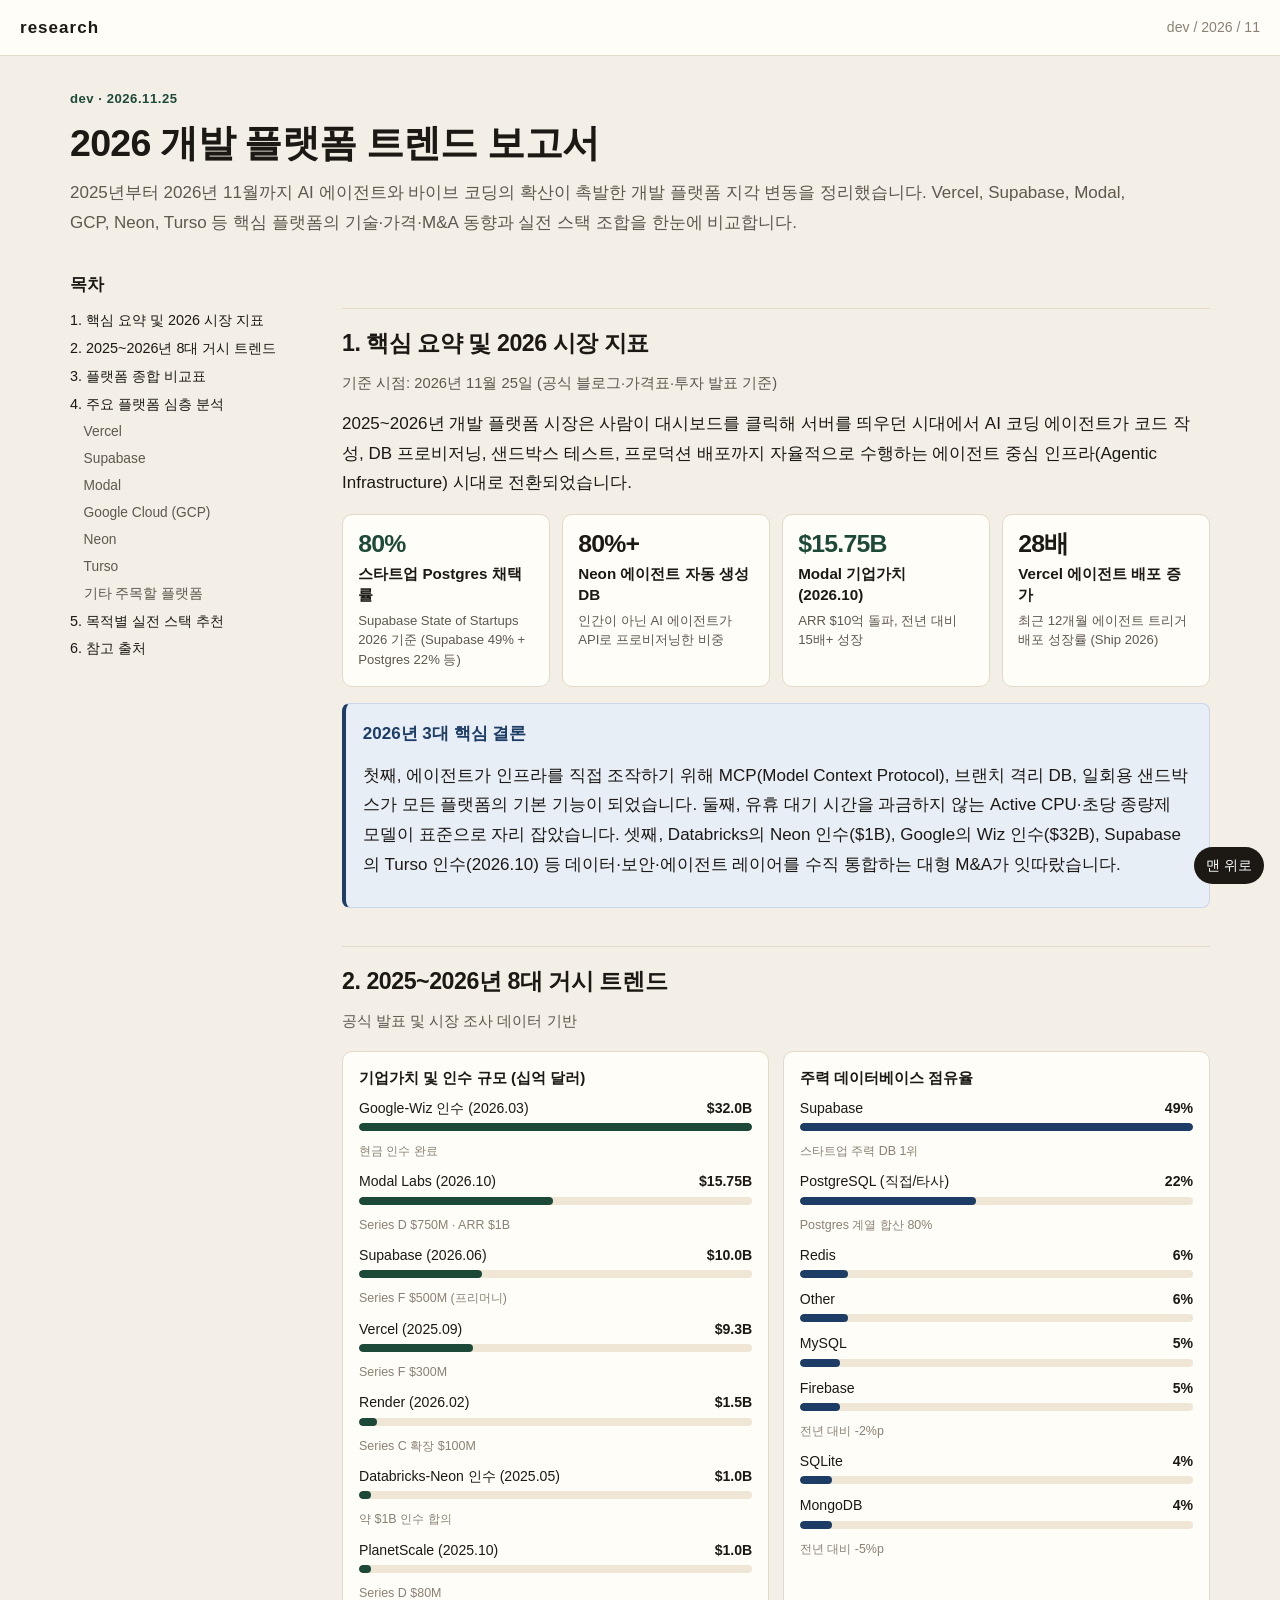
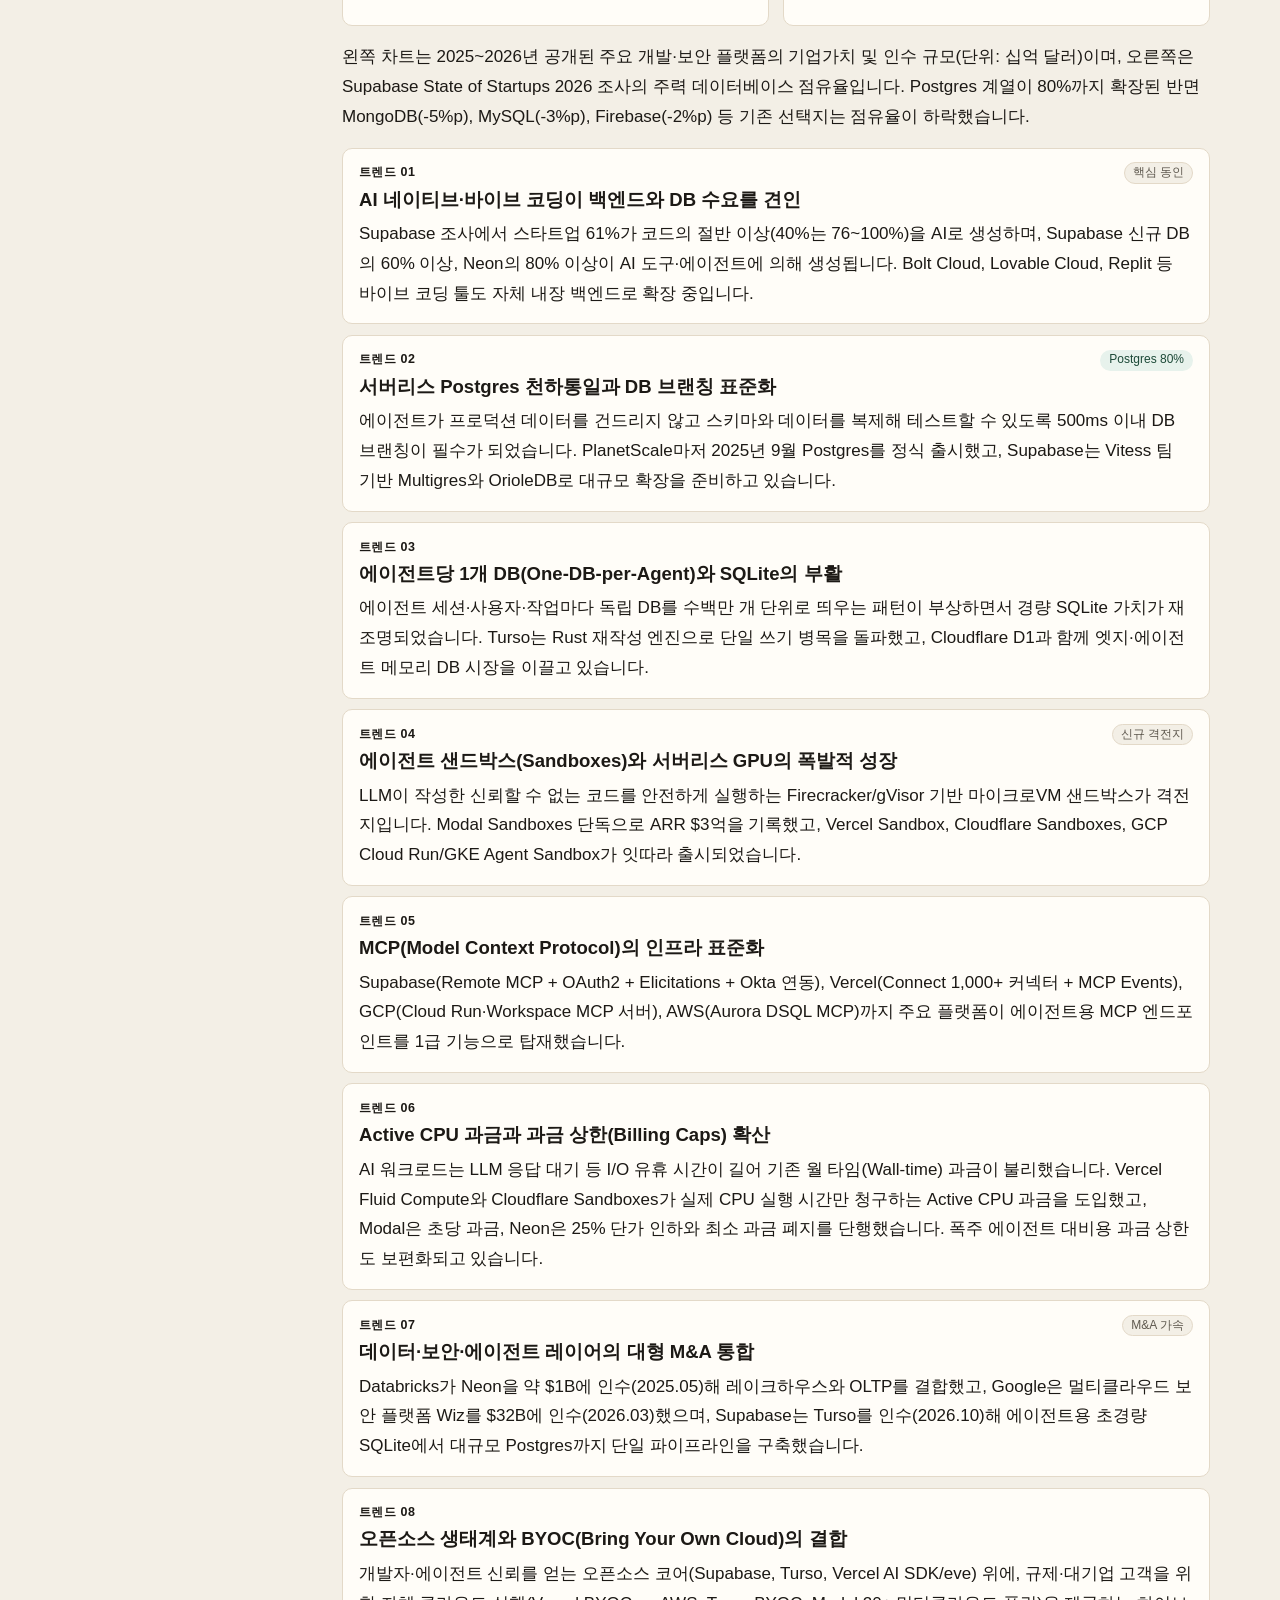
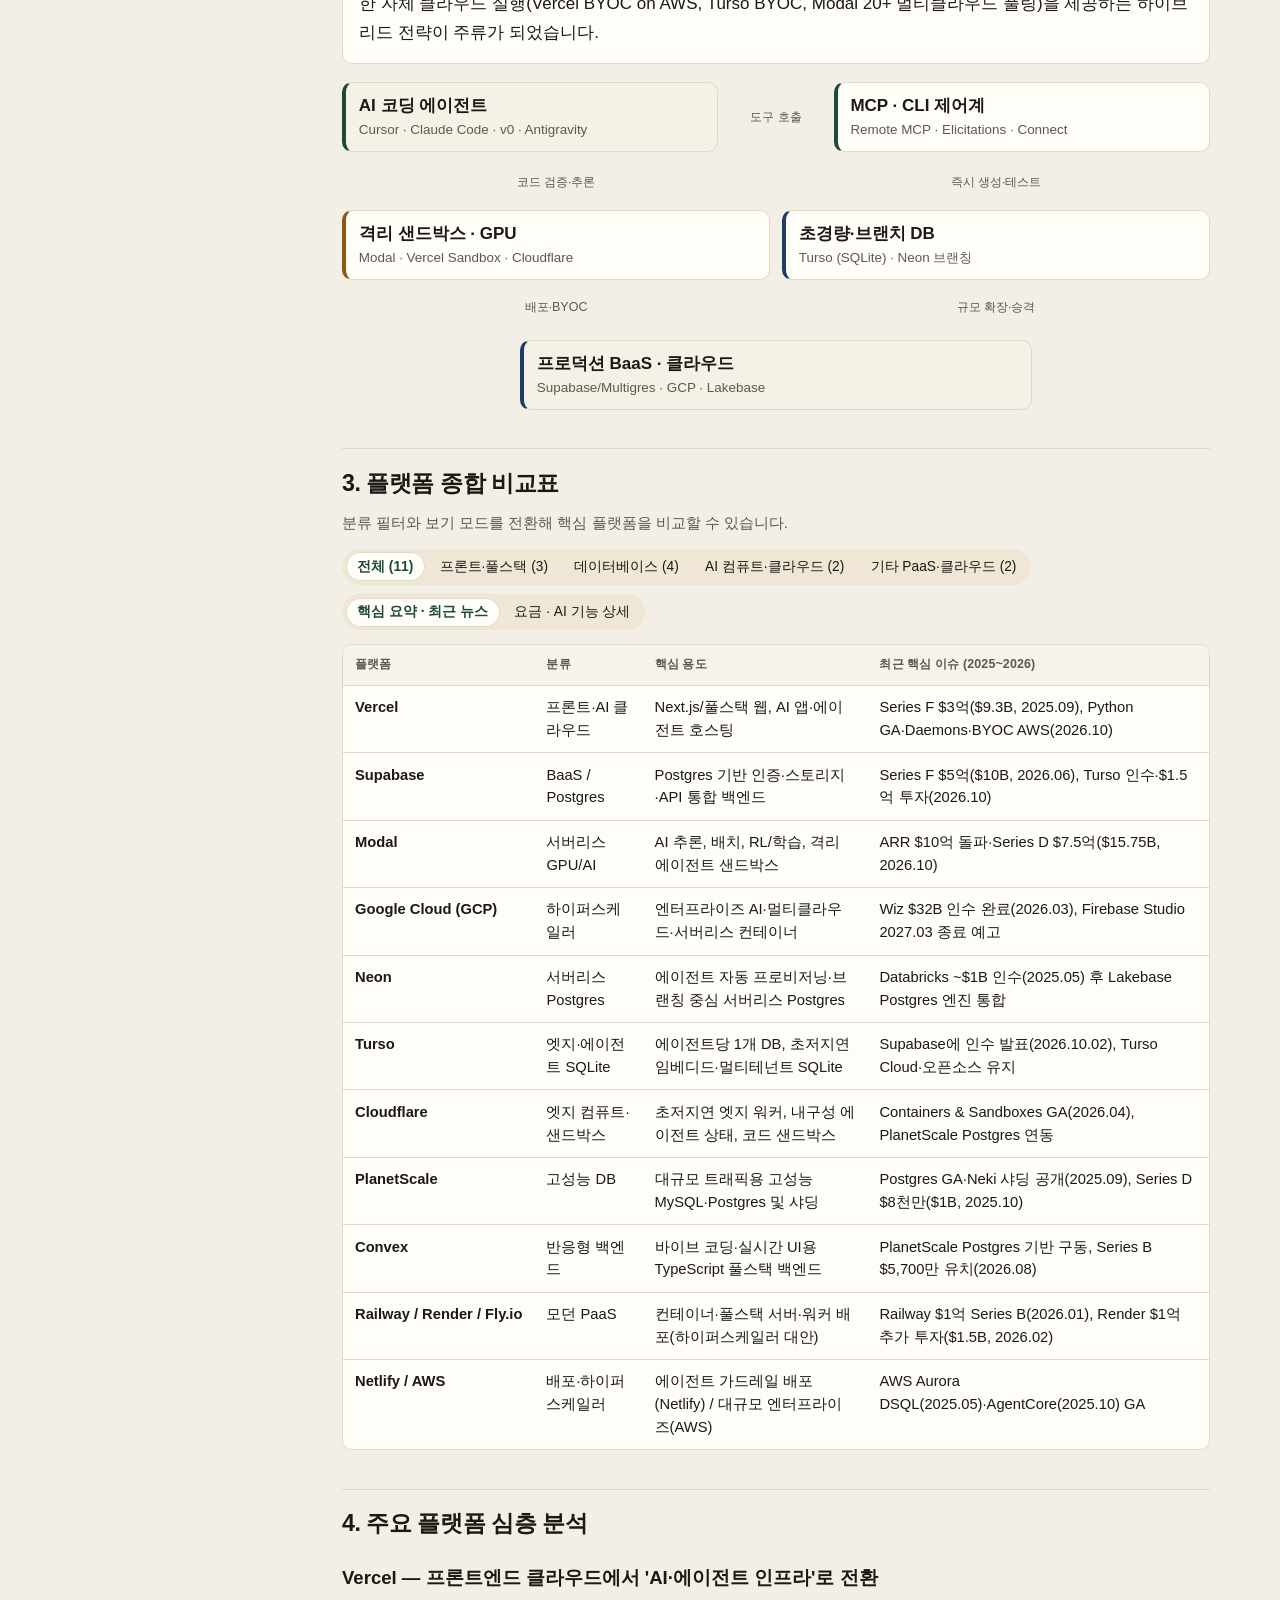
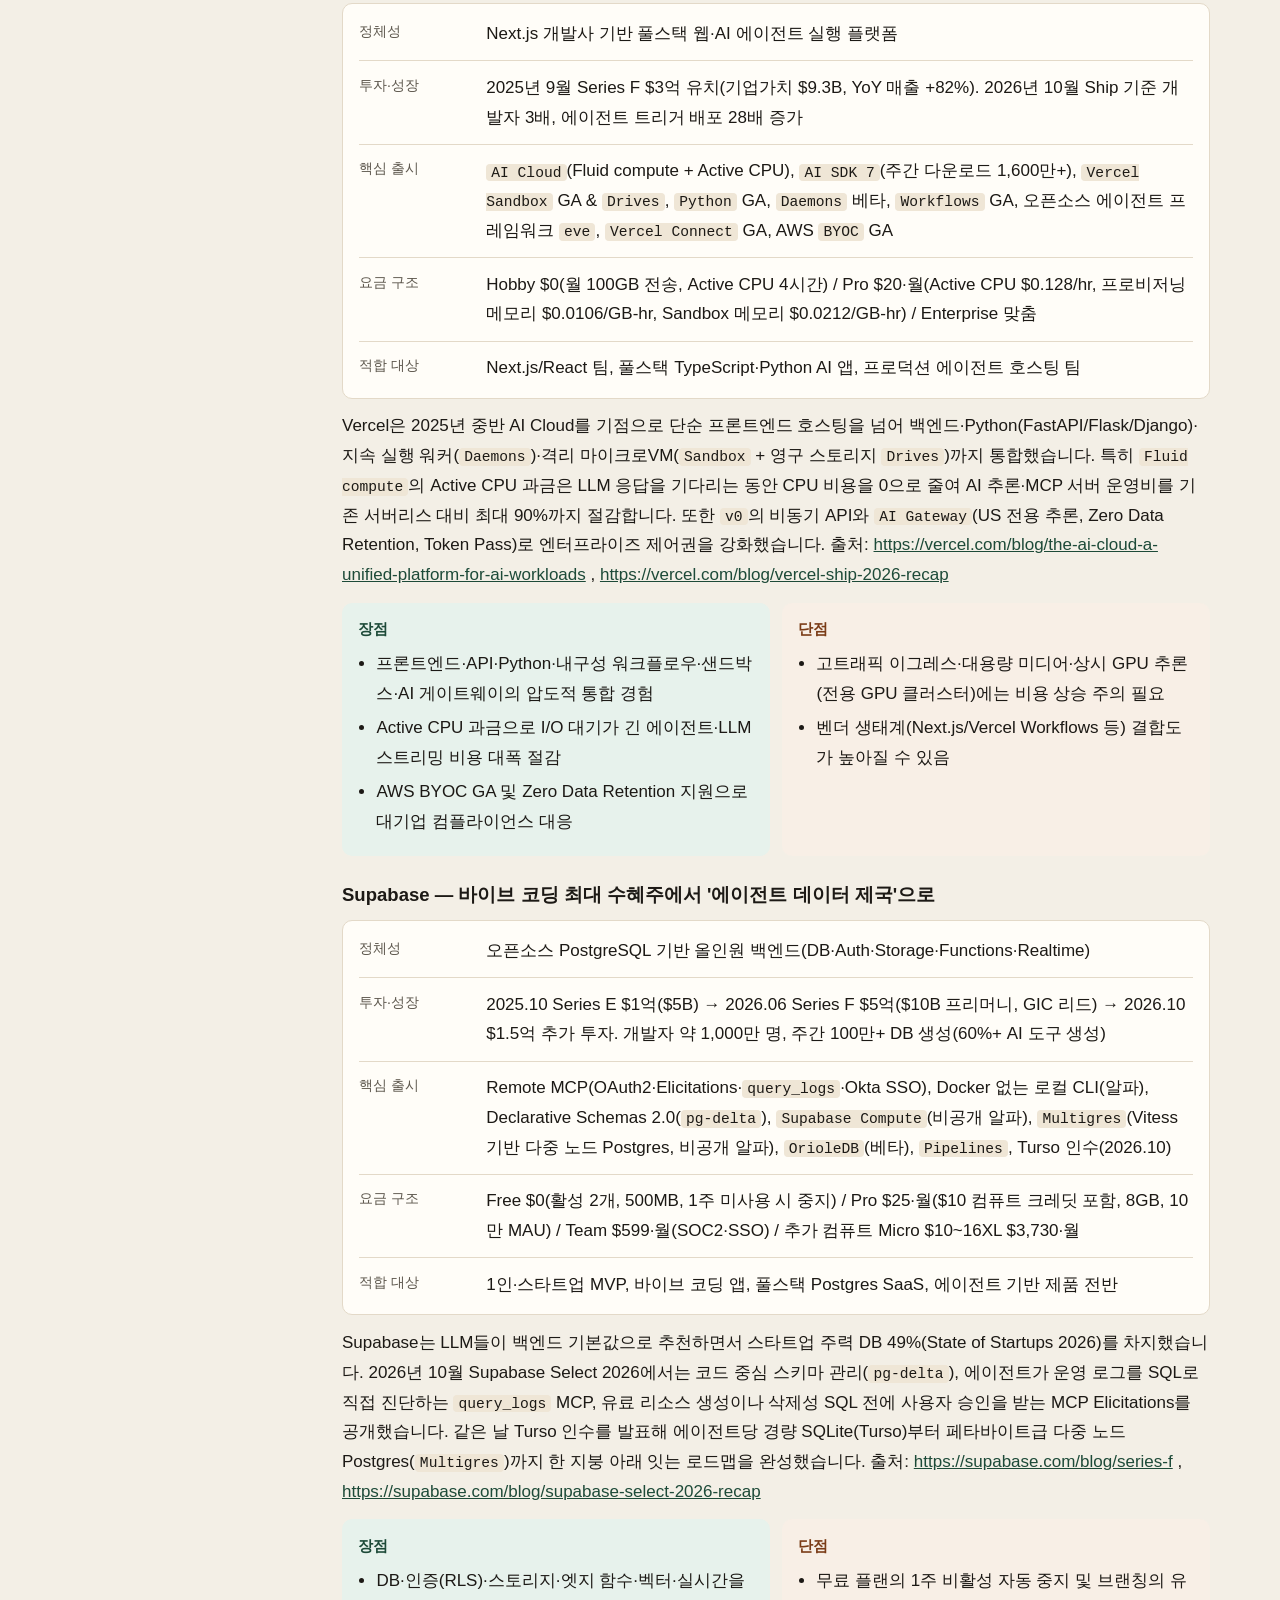
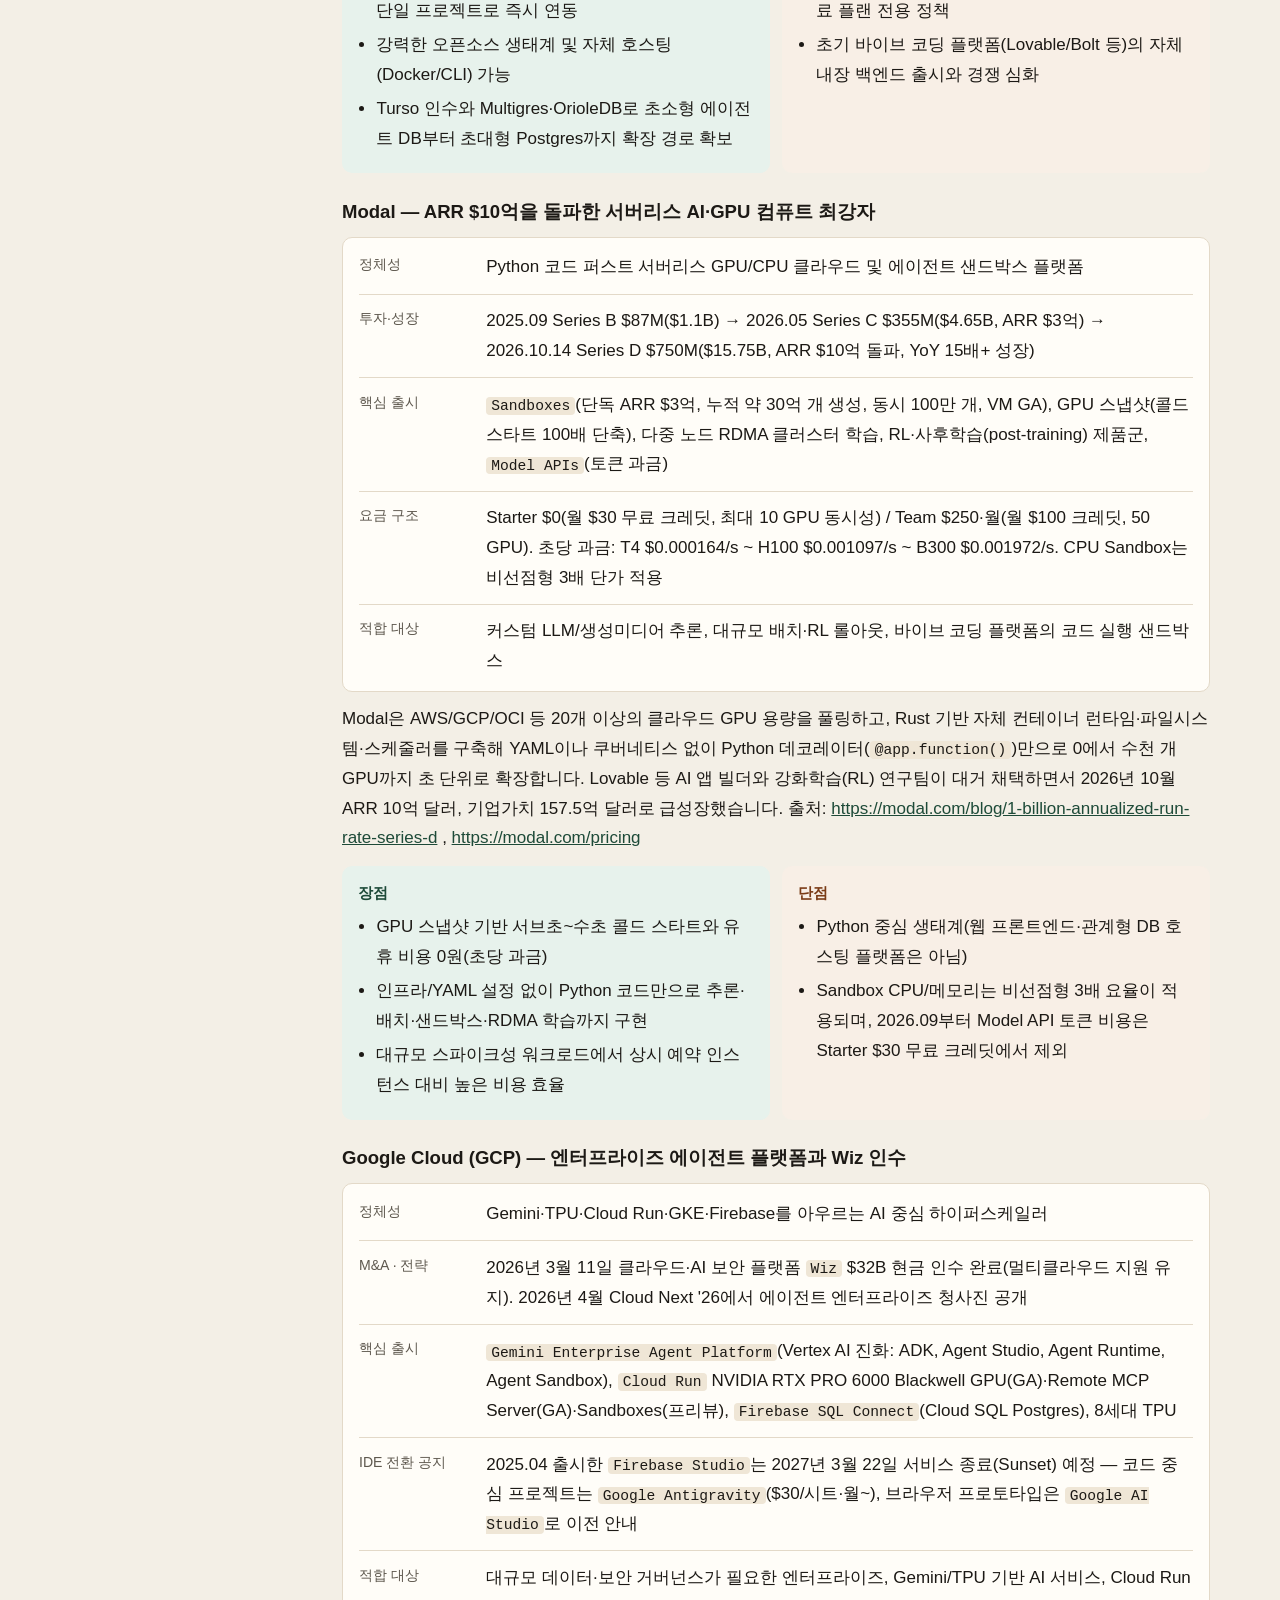
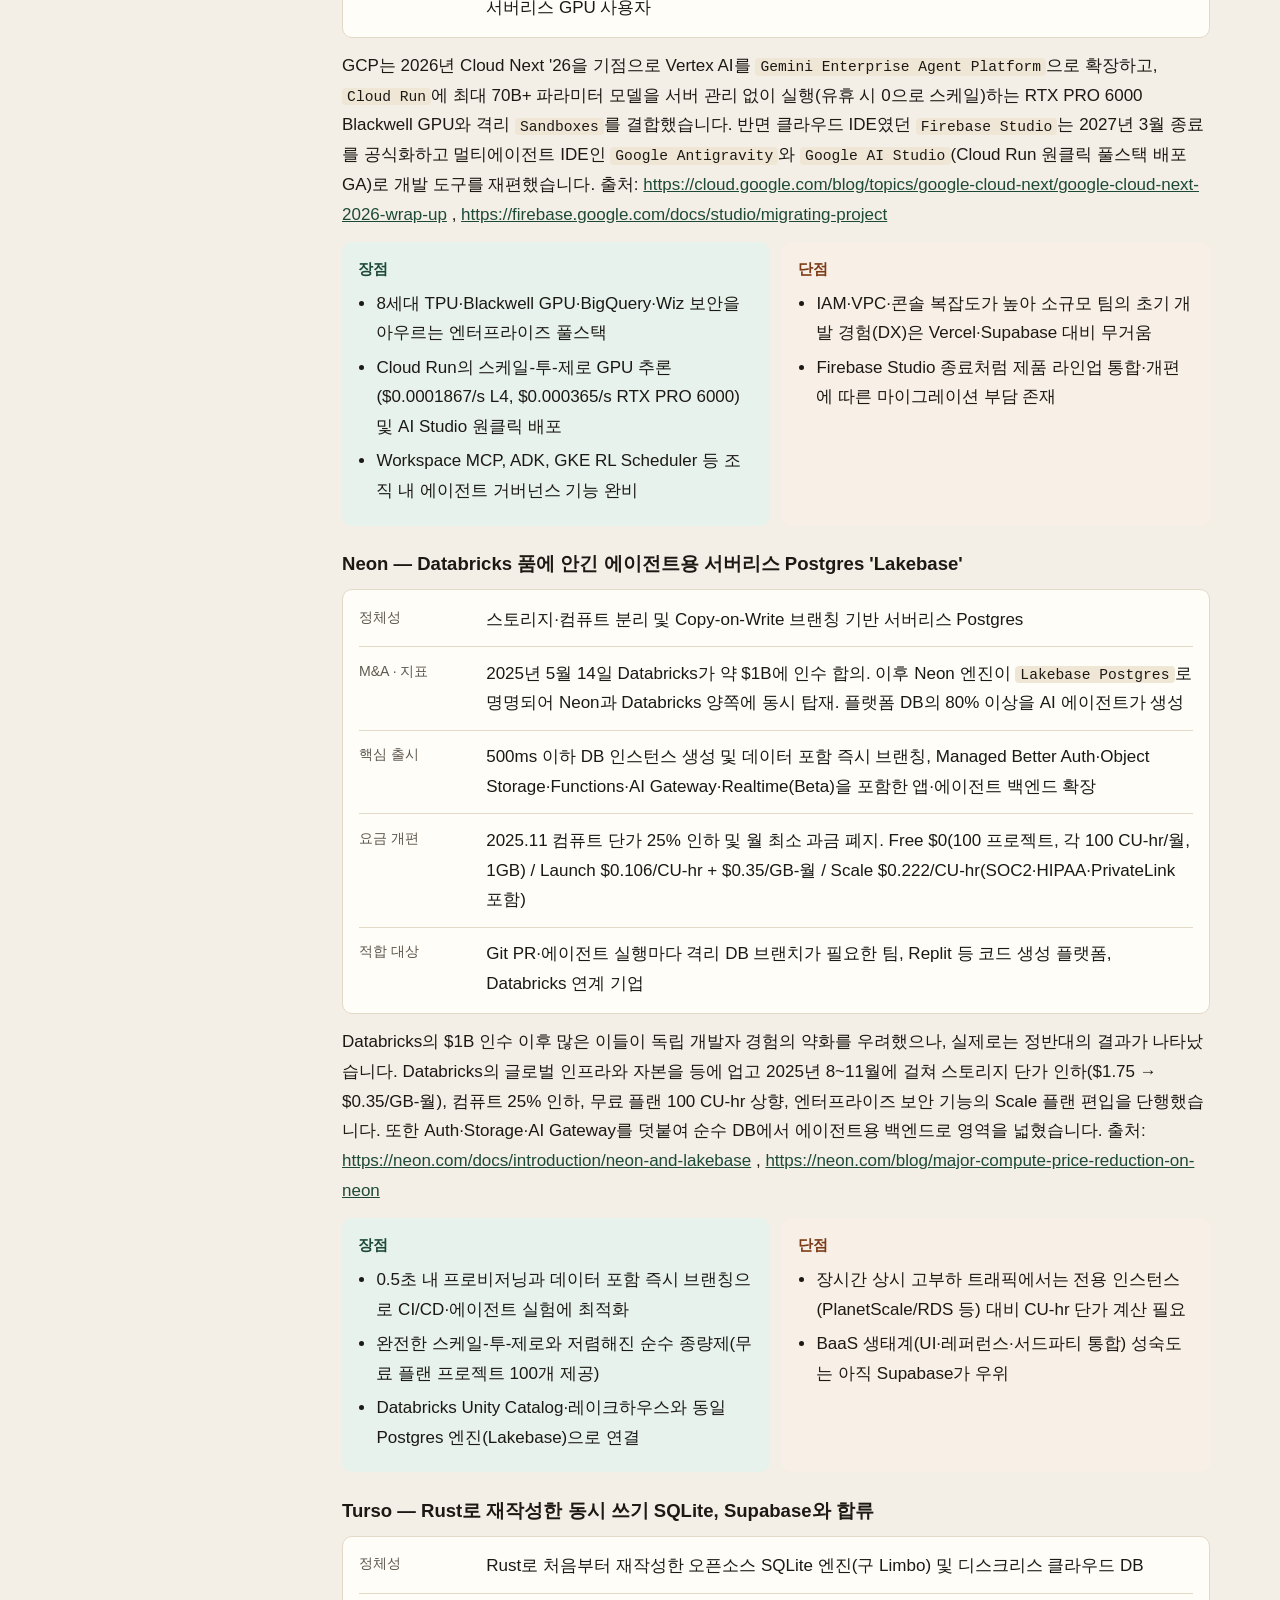
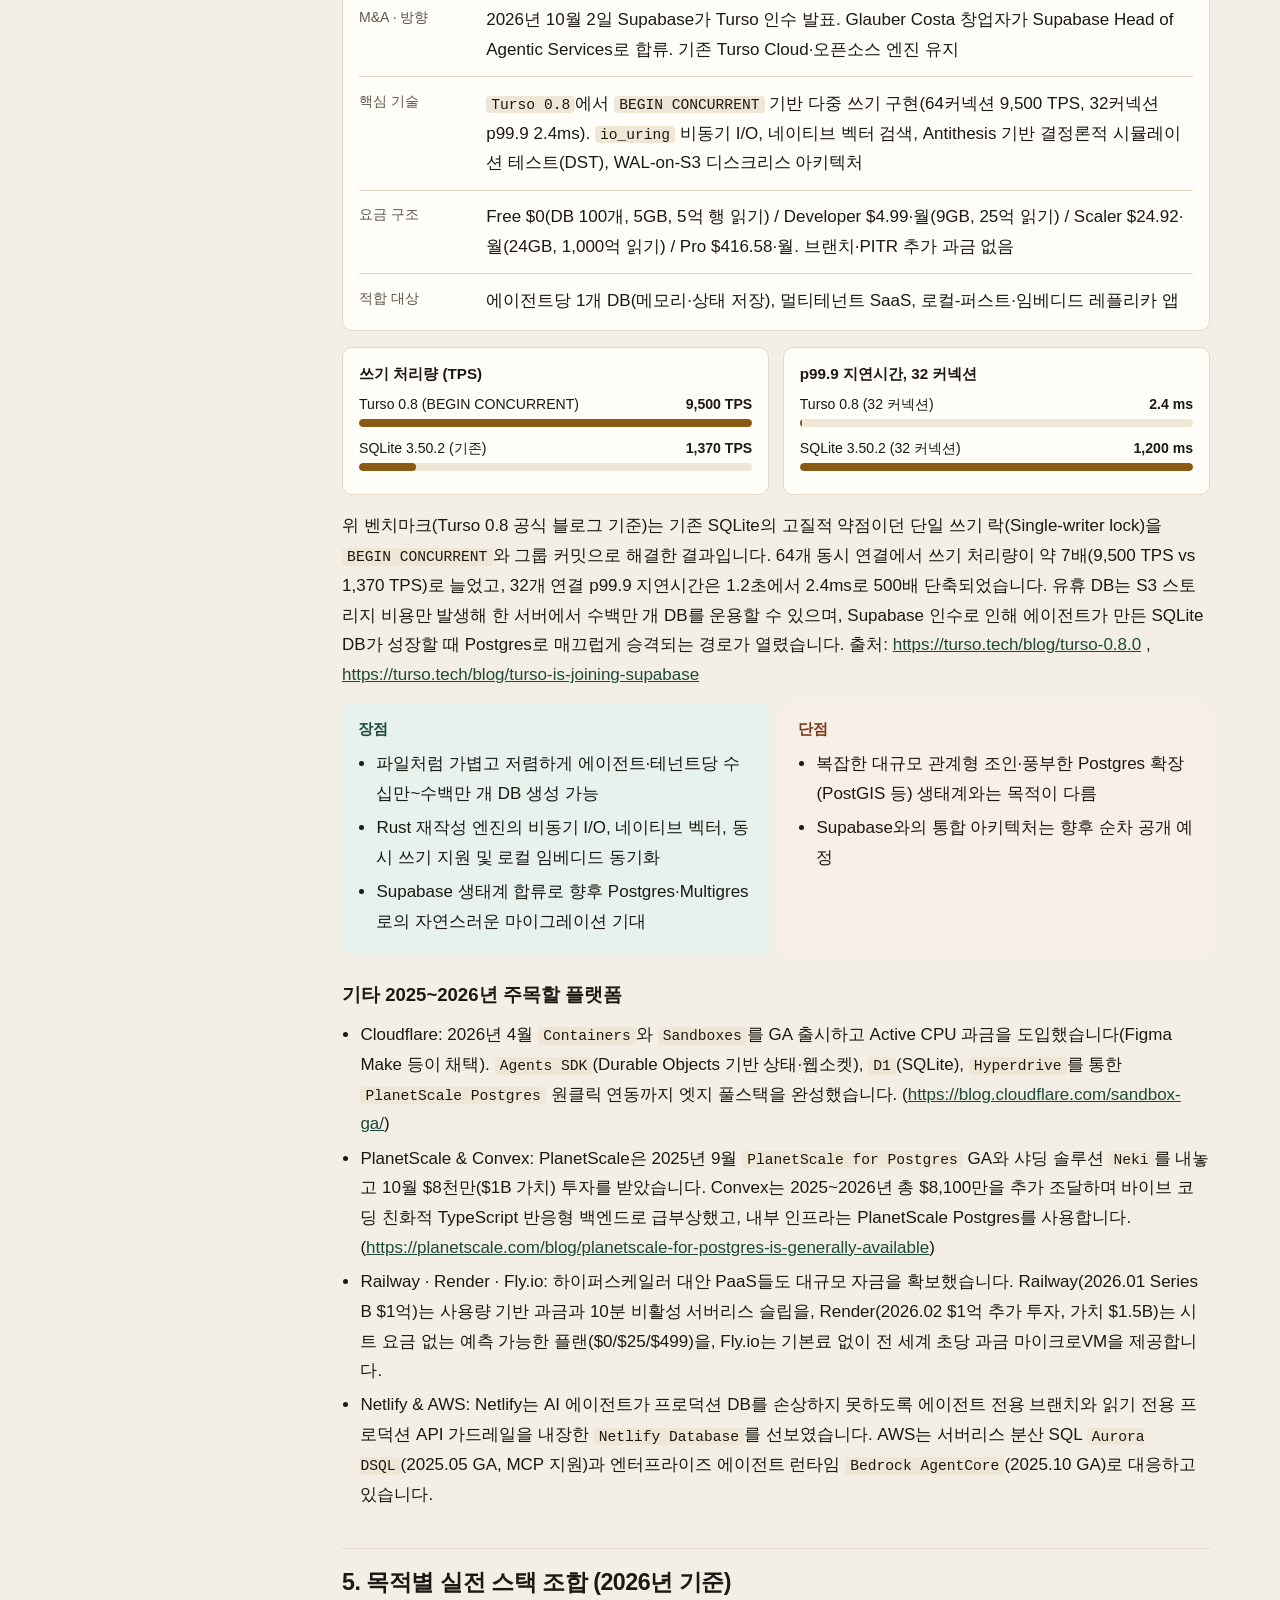
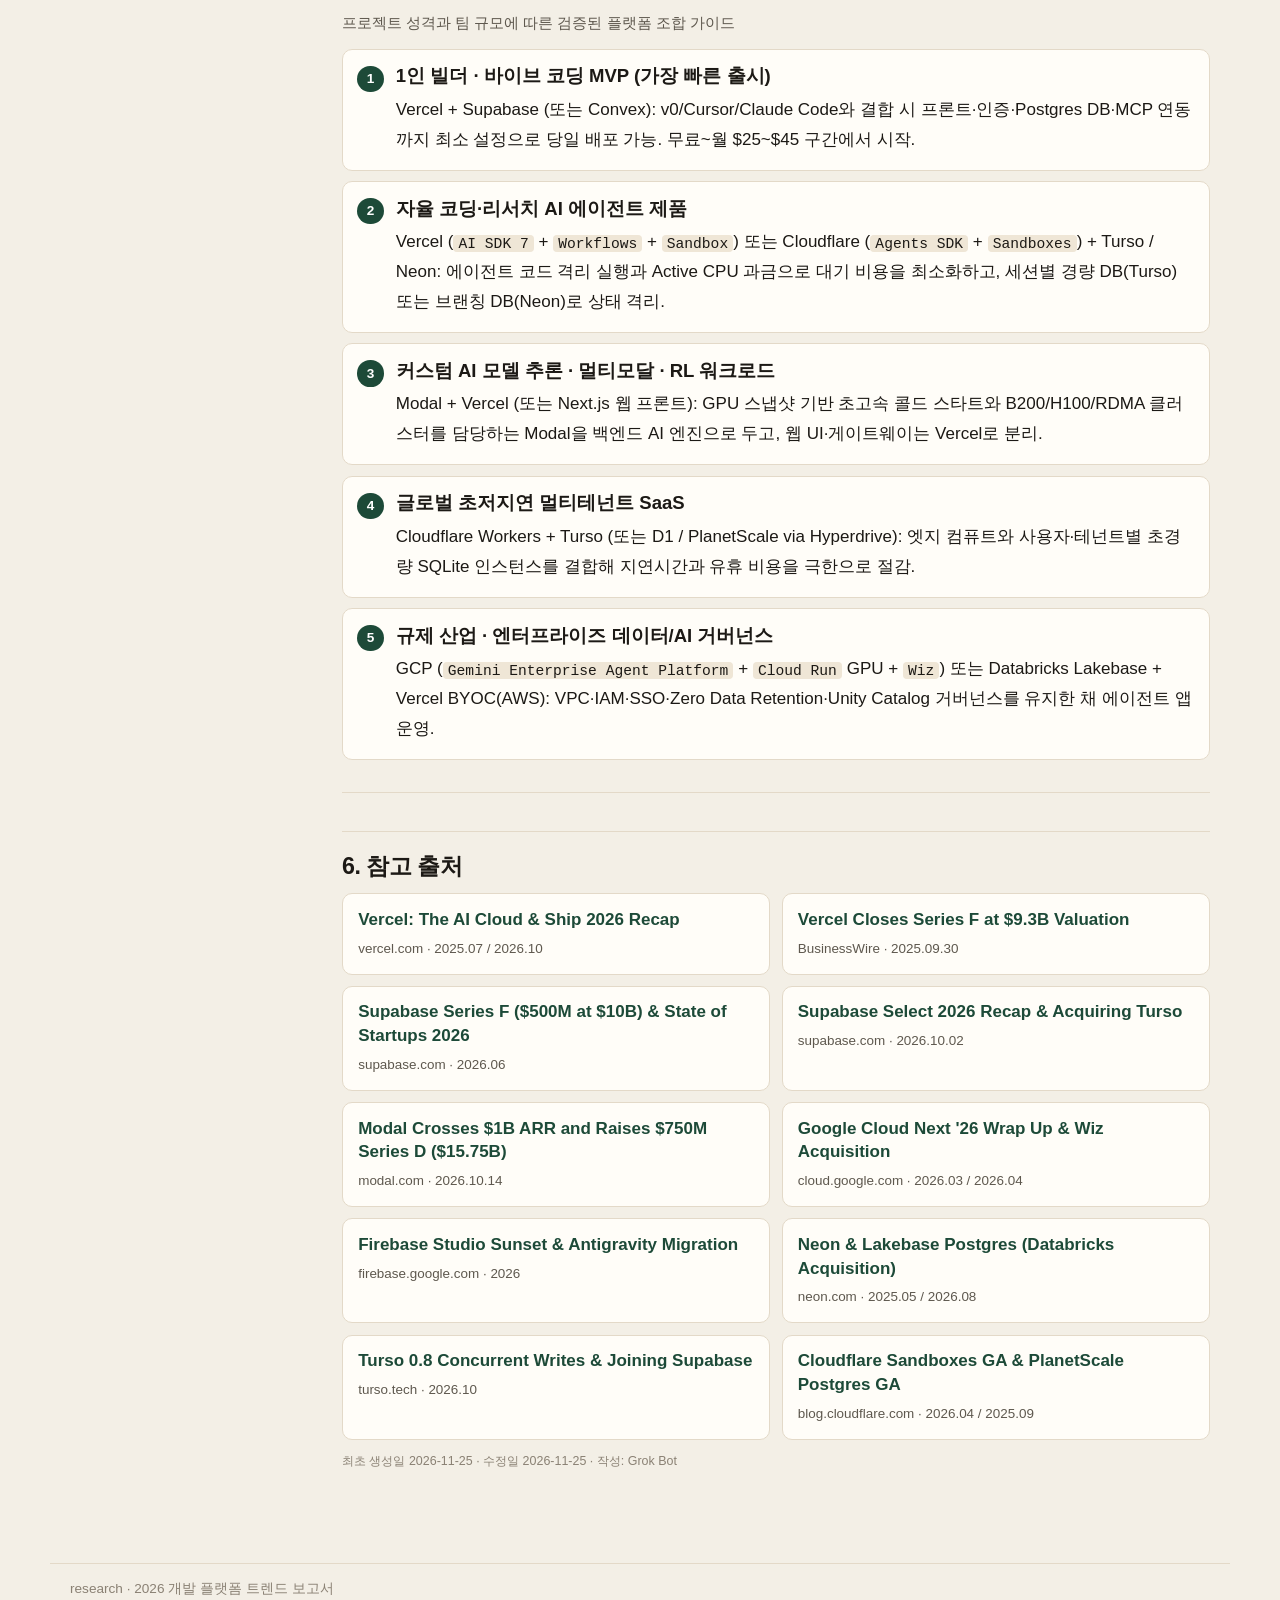
==== commit 6ffb8730: "Record created and updated dates on each report Replace the model credit with a small footer for the" ====
--- a/dev/2026/11/dev-platform-trends/index.html
+++ b/dev/2026/11/dev-platform-trends/index.html
@@ -787,7 +787,7 @@
             </a>
           </li>
         </ul>
-        <p class="colophon">이 문서를 조사하고 작성한 AI 모델: Grok 4.7</p>
+        <p class="colophon">최초 생성일 <time datetime="2026-11-25">2026-11-25</time> · 수정일 <time datetime="2026-11-25">2026-11-25</time> · 작성: Grok Bot</p>
       </section>
     </article>
   </div>
